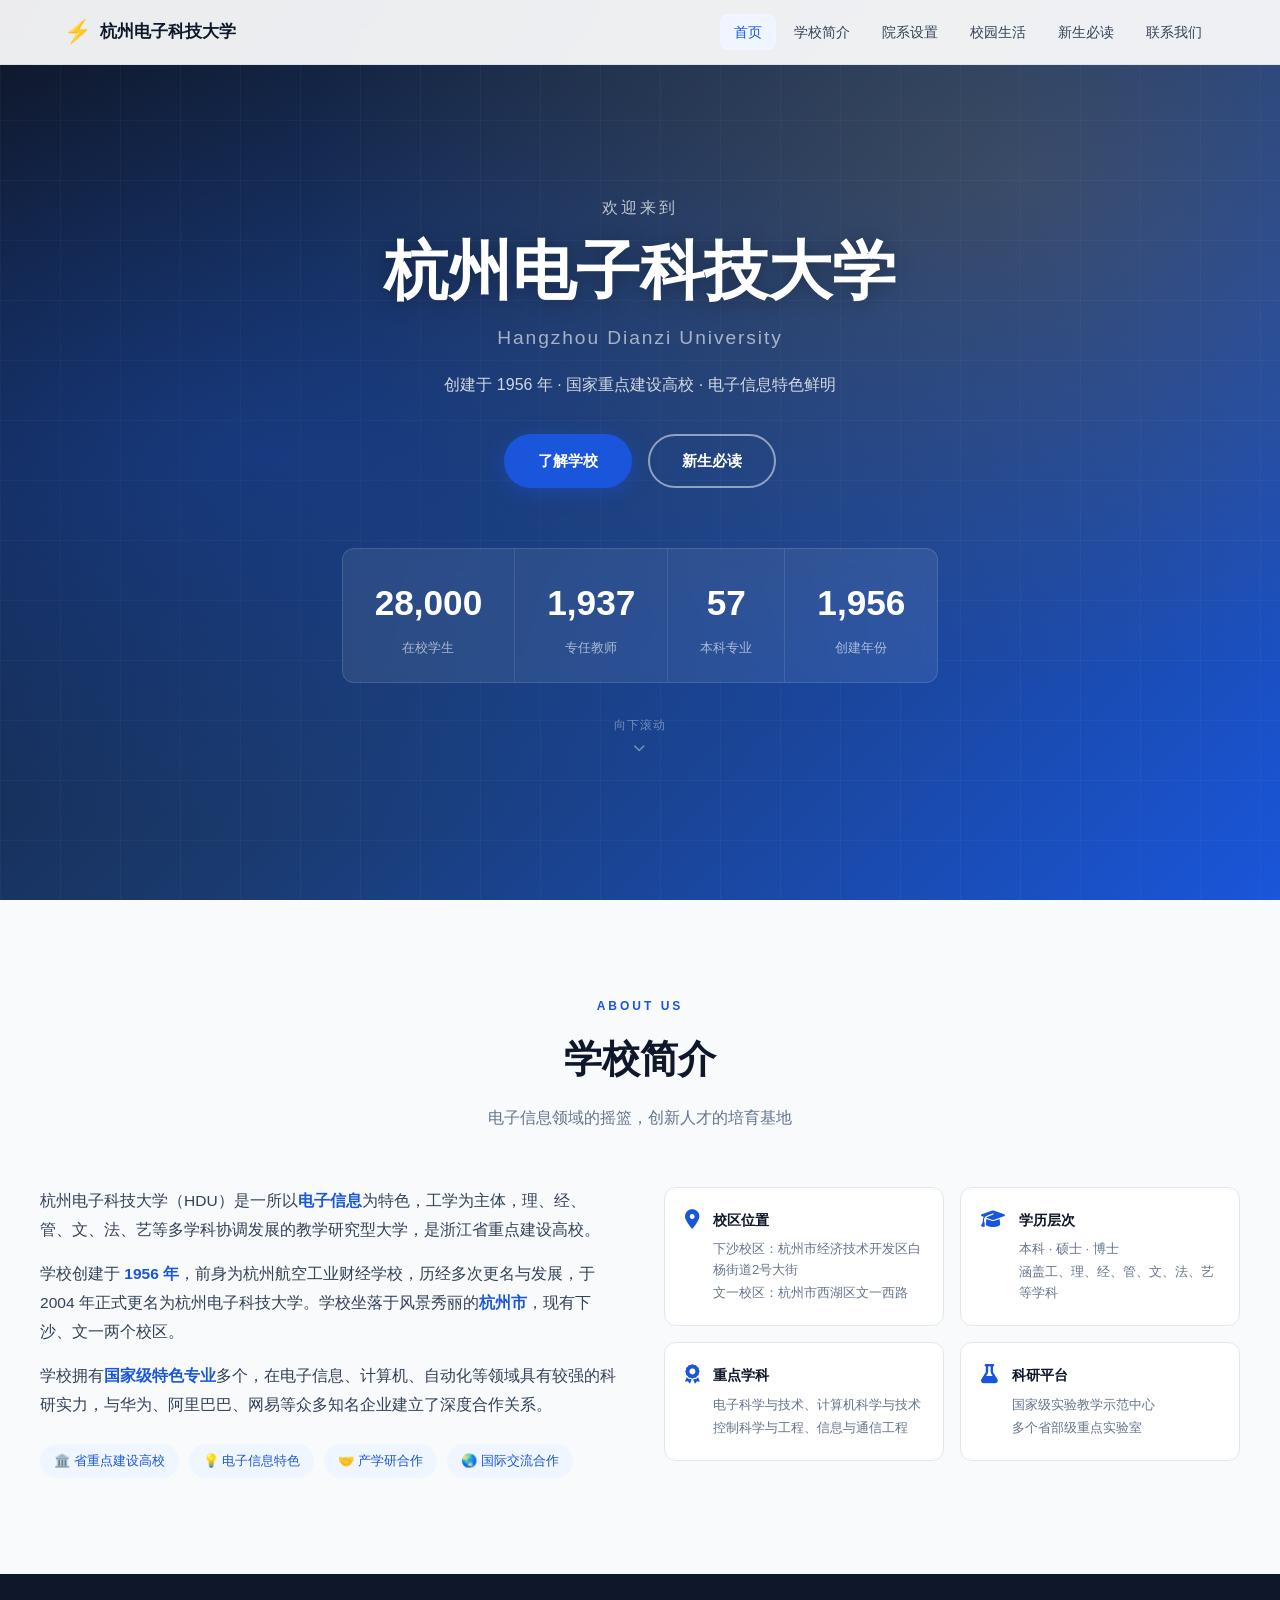
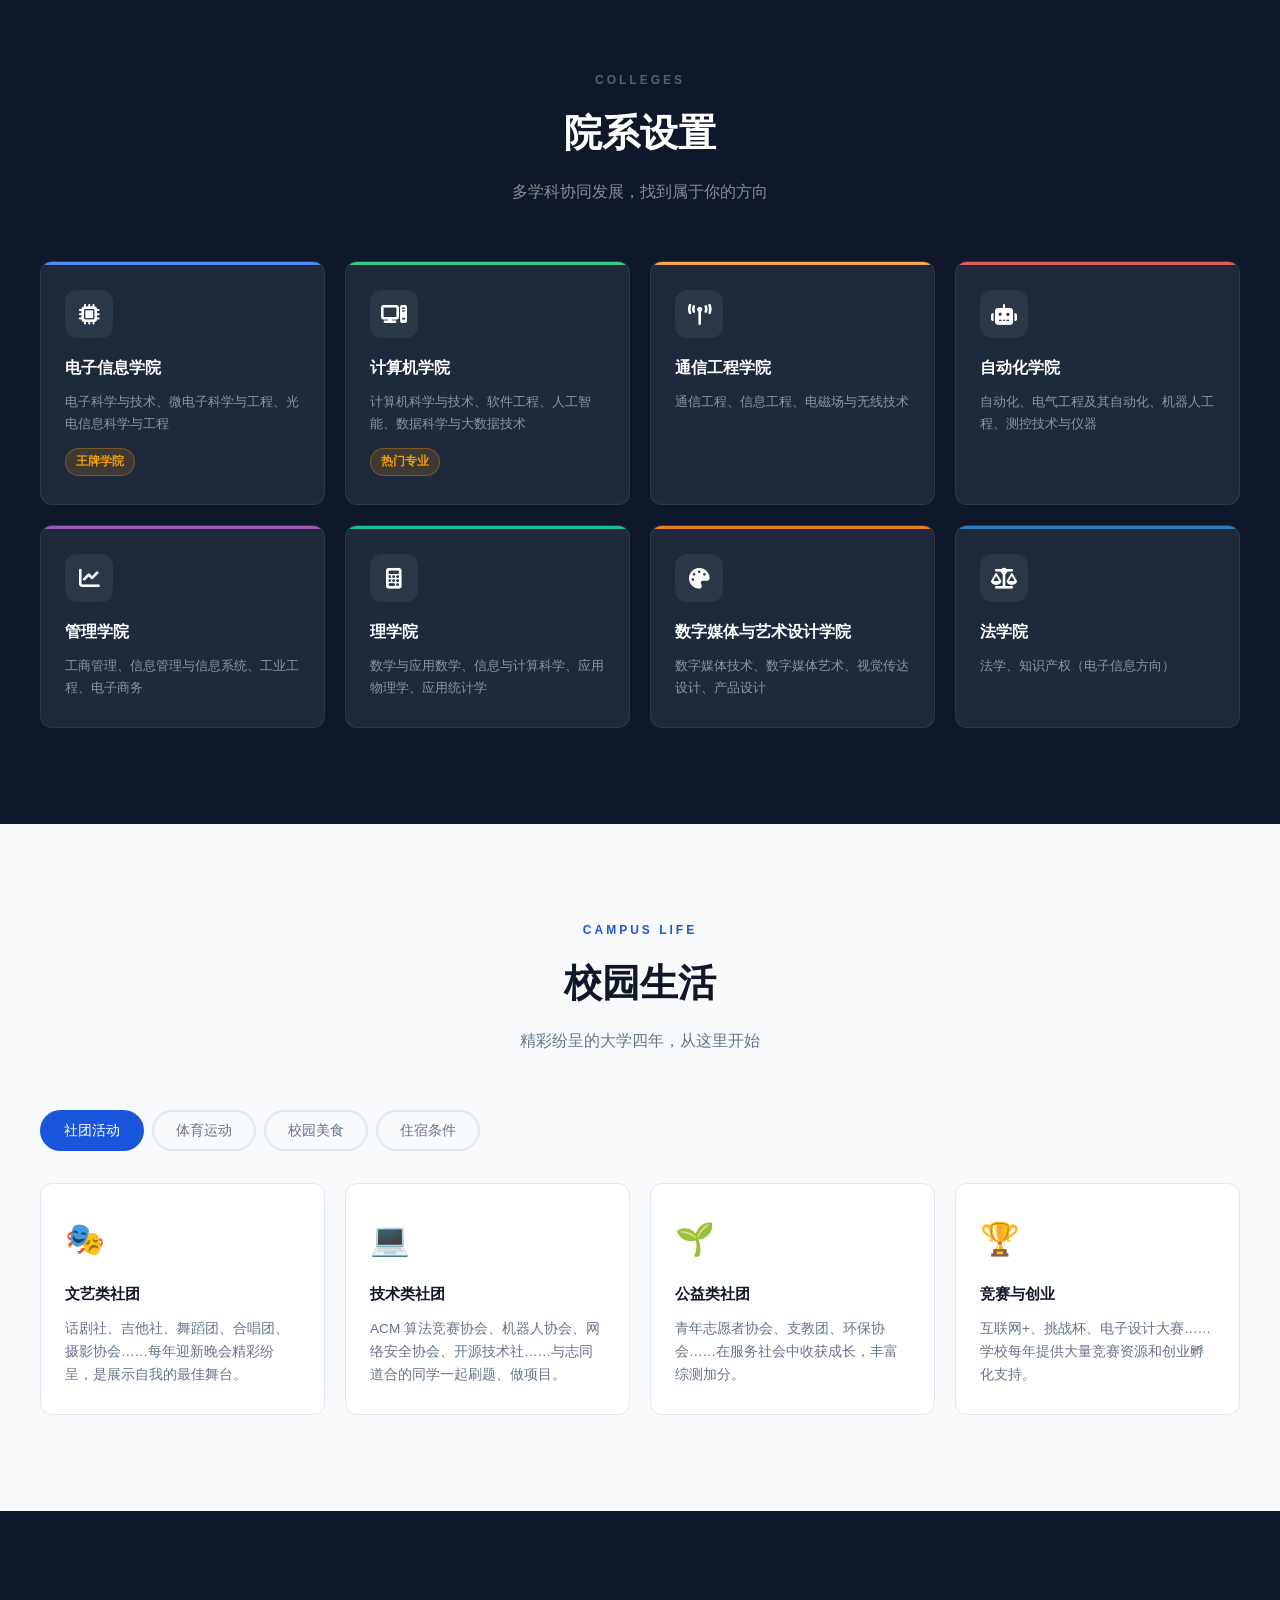
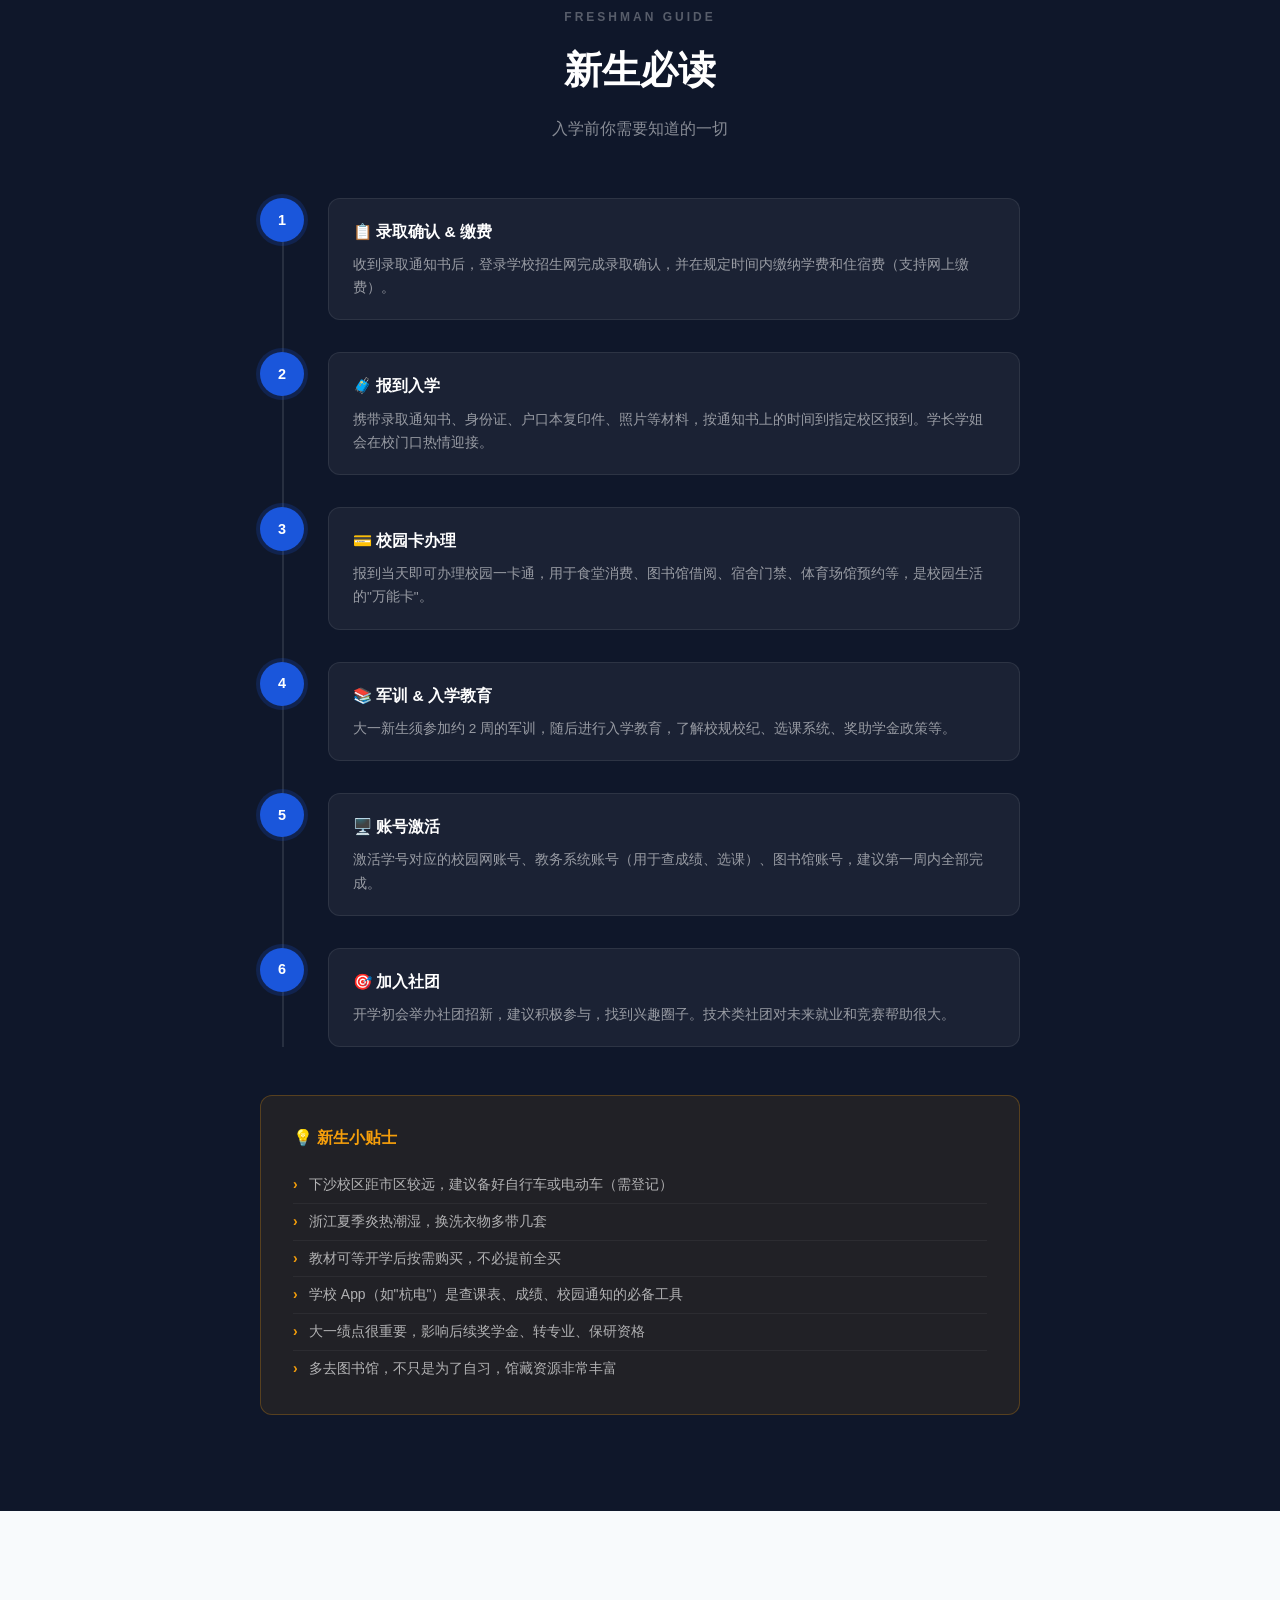
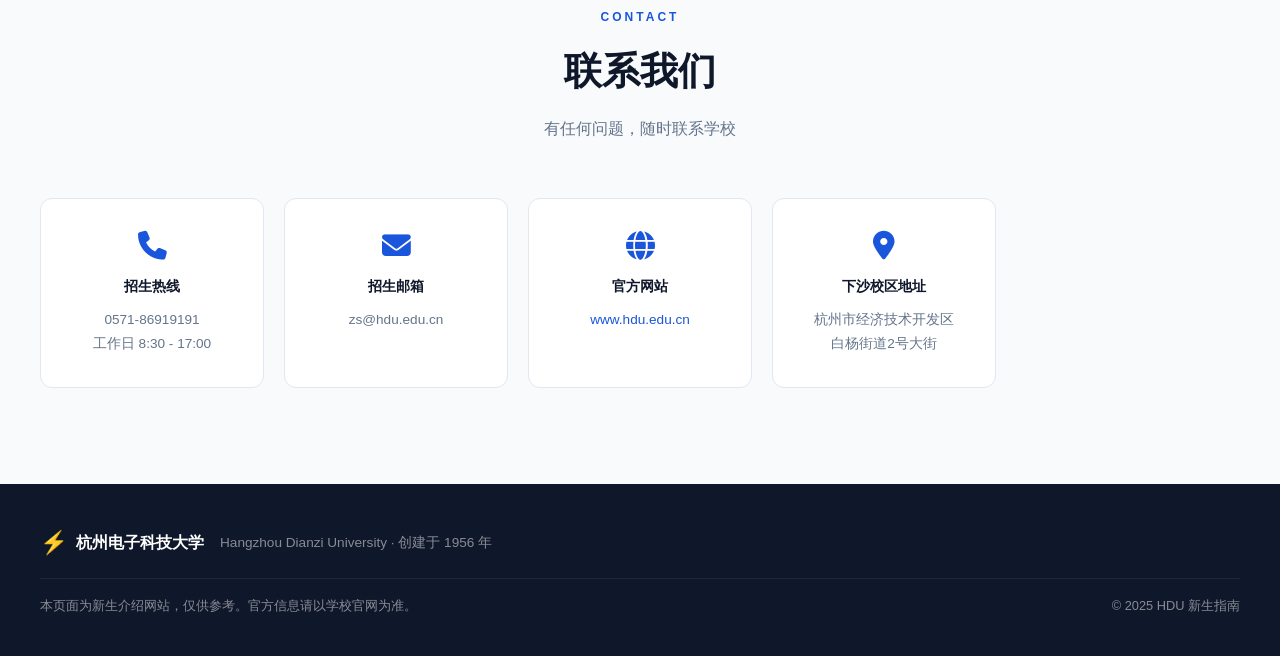
==== index.html @ 8ab0e11d "Add files via upload" ====
<!DOCTYPE html>
<html lang="zh-CN">
<head>
  <meta charset="UTF-8" />
  <meta name="viewport" content="width=device-width, initial-scale=1.0" />
  <title>杭州电子科技大学 · 新生指南</title>
  <link rel="stylesheet" href="css/style.css" />
  <link rel="stylesheet" href="https://cdnjs.cloudflare.com/ajax/libs/font-awesome/6.5.0/css/all.min.css" />
</head>
<body>

  <!-- 导航栏 -->
  <header class="navbar" id="navbar">
    <div class="nav-container">
      <div class="nav-logo">
        <span class="logo-icon">⚡</span>
        <span class="logo-text">杭州电子科技大学</span>
      </div>
      <nav class="nav-links" id="navLinks">
        <a href="#hero">首页</a>
        <a href="#about">学校简介</a>
        <a href="#colleges">院系设置</a>
        <a href="#campus">校园生活</a>
        <a href="#guide">新生必读</a>
        <a href="#contact">联系我们</a>
      </nav>
      <button class="nav-toggle" id="navToggle" aria-label="菜单">
        <span></span><span></span><span></span>
      </button>
    </div>
  </header>

  <!-- Hero -->
  <section class="hero" id="hero">
    <div class="hero-bg"></div>
    <div class="hero-content">
      <p class="hero-sub">欢迎来到</p>
      <h1 class="hero-title">杭州电子科技大学</h1>
      <p class="hero-en">Hangzhou Dianzi University</p>
      <p class="hero-desc">创建于 1956 年 · 国家重点建设高校 · 电子信息特色鲜明</p>
      <div class="hero-btns">
        <a href="#about" class="btn btn-primary">了解学校</a>
        <a href="#guide" class="btn btn-outline">新生必读</a>
      </div>
    </div>
    <div class="hero-stats">
      <div class="stat-item">
        <span class="stat-num" data-target="28000">0</span>
        <span class="stat-label">在校学生</span>
      </div>
      <div class="stat-item">
        <span class="stat-num" data-target="1937">0</span>
        <span class="stat-label">专任教师</span>
      </div>
      <div class="stat-item">
        <span class="stat-num" data-target="57">0</span>
        <span class="stat-label">本科专业</span>
      </div>
      <div class="stat-item">
        <span class="stat-num" data-target="1956">0</span>
        <span class="stat-label">创建年份</span>
      </div>
    </div>
    <div class="scroll-hint">
      <span>向下滚动</span>
      <i class="fa-solid fa-chevron-down"></i>
    </div>
  </section>

  <!-- 学校简介 -->
  <section class="section" id="about">
    <div class="container">
      <div class="section-header">
        <span class="section-tag">ABOUT US</span>
        <h2 class="section-title">学校简介</h2>
        <p class="section-sub">电子信息领域的摇篮，创新人才的培育基地</p>
      </div>
      <div class="about-grid">
        <div class="about-text">
          <p>杭州电子科技大学（HDU）是一所以<strong>电子信息</strong>为特色，工学为主体，理、经、管、文、法、艺等多学科协调发展的教学研究型大学，是浙江省重点建设高校。</p>
          <p>学校创建于 <strong>1956 年</strong>，前身为杭州航空工业财经学校，历经多次更名与发展，于 2004 年正式更名为杭州电子科技大学。学校坐落于风景秀丽的<strong>杭州市</strong>，现有下沙、文一两个校区。</p>
          <p>学校拥有<strong>国家级特色专业</strong>多个，在电子信息、计算机、自动化等领域具有较强的科研实力，与华为、阿里巴巴、网易等众多知名企业建立了深度合作关系。</p>
          <div class="about-tags">
            <span class="tag">🏛️ 省重点建设高校</span>
            <span class="tag">💡 电子信息特色</span>
            <span class="tag">🤝 产学研合作</span>
            <span class="tag">🌏 国际交流合作</span>
          </div>
        </div>
        <div class="about-cards">
          <div class="info-card">
            <i class="fa-solid fa-location-dot"></i>
            <div>
              <h4>校区位置</h4>
              <p>下沙校区：杭州市经济技术开发区白杨街道2号大街</p>
              <p>文一校区：杭州市西湖区文一西路</p>
            </div>
          </div>
          <div class="info-card">
            <i class="fa-solid fa-graduation-cap"></i>
            <div>
              <h4>学历层次</h4>
              <p>本科 · 硕士 · 博士</p>
              <p>涵盖工、理、经、管、文、法、艺等学科</p>
            </div>
          </div>
          <div class="info-card">
            <i class="fa-solid fa-award"></i>
            <div>
              <h4>重点学科</h4>
              <p>电子科学与技术、计算机科学与技术</p>
              <p>控制科学与工程、信息与通信工程</p>
            </div>
          </div>
          <div class="info-card">
            <i class="fa-solid fa-flask"></i>
            <div>
              <h4>科研平台</h4>
              <p>国家级实验教学示范中心</p>
              <p>多个省部级重点实验室</p>
            </div>
          </div>
        </div>
      </div>
    </div>
  </section>

  <!-- 院系设置 -->
  <section class="section section-dark" id="colleges">
    <div class="container">
      <div class="section-header">
        <span class="section-tag">COLLEGES</span>
        <h2 class="section-title">院系设置</h2>
        <p class="section-sub">多学科协同发展，找到属于你的方向</p>
      </div>
      <div class="colleges-grid">
        <div class="college-card" data-color="#4f8ef7">
          <div class="college-icon"><i class="fa-solid fa-microchip"></i></div>
          <h3>电子信息学院</h3>
          <p>电子科学与技术、微电子科学与工程、光电信息科学与工程</p>
          <span class="college-badge">王牌学院</span>
        </div>
        <div class="college-card" data-color="#34c98a">
          <div class="college-icon"><i class="fa-solid fa-computer"></i></div>
          <h3>计算机学院</h3>
          <p>计算机科学与技术、软件工程、人工智能、数据科学与大数据技术</p>
          <span class="college-badge">热门专业</span>
        </div>
        <div class="college-card" data-color="#f7a94f">
          <div class="college-icon"><i class="fa-solid fa-tower-broadcast"></i></div>
          <h3>通信工程学院</h3>
          <p>通信工程、信息工程、电磁场与无线技术</p>
        </div>
        <div class="college-card" data-color="#e05c5c">
          <div class="college-icon"><i class="fa-solid fa-robot"></i></div>
          <h3>自动化学院</h3>
          <p>自动化、电气工程及其自动化、机器人工程、测控技术与仪器</p>
        </div>
        <div class="college-card" data-color="#9b59b6">
          <div class="college-icon"><i class="fa-solid fa-chart-line"></i></div>
          <h3>管理学院</h3>
          <p>工商管理、信息管理与信息系统、工业工程、电子商务</p>
        </div>
        <div class="college-card" data-color="#1abc9c">
          <div class="college-icon"><i class="fa-solid fa-calculator"></i></div>
          <h3>理学院</h3>
          <p>数学与应用数学、信息与计算科学、应用物理学、应用统计学</p>
        </div>
        <div class="college-card" data-color="#e67e22">
          <div class="college-icon"><i class="fa-solid fa-palette"></i></div>
          <h3>数字媒体与艺术设计学院</h3>
          <p>数字媒体技术、数字媒体艺术、视觉传达设计、产品设计</p>
        </div>
        <div class="college-card" data-color="#2980b9">
          <div class="college-icon"><i class="fa-solid fa-scale-balanced"></i></div>
          <h3>法学院</h3>
          <p>法学、知识产权（电子信息方向）</p>
        </div>
      </div>
    </div>
  </section>

  <!-- 校园生活 -->
  <section class="section" id="campus">
    <div class="container">
      <div class="section-header">
        <span class="section-tag">CAMPUS LIFE</span>
        <h2 class="section-title">校园生活</h2>
        <p class="section-sub">精彩纷呈的大学四年，从这里开始</p>
      </div>
      <div class="campus-tabs">
        <button class="tab-btn active" data-tab="clubs">社团活动</button>
        <button class="tab-btn" data-tab="sports">体育运动</button>
        <button class="tab-btn" data-tab="food">校园美食</button>
        <button class="tab-btn" data-tab="dorm">住宿条件</button>
      </div>
      <div class="tab-content active" id="tab-clubs">
        <div class="life-grid">
          <div class="life-card"><div class="life-icon">🎭</div><h4>文艺类社团</h4><p>话剧社、吉他社、舞蹈团、合唱团、摄影协会……每年迎新晚会精彩纷呈，是展示自我的最佳舞台。</p></div>
          <div class="life-card"><div class="life-icon">💻</div><h4>技术类社团</h4><p>ACM 算法竞赛协会、机器人协会、网络安全协会、开源技术社……与志同道合的同学一起刷题、做项目。</p></div>
          <div class="life-card"><div class="life-icon">🌱</div><h4>公益类社团</h4><p>青年志愿者协会、支教团、环保协会……在服务社会中收获成长，丰富综测加分。</p></div>
          <div class="life-card"><div class="life-icon">🏆</div><h4>竞赛与创业</h4><p>互联网+、挑战杯、电子设计大赛……学校每年提供大量竞赛资源和创业孵化支持。</p></div>
        </div>
      </div>
      <div class="tab-content" id="tab-sports">
        <div class="life-grid">
          <div class="life-card"><div class="life-icon">⚽</div><h4>球类运动</h4><p>下沙校区拥有多块标准足球场、篮球场、排球场，每年举办院系联赛，氛围热烈。</p></div>
          <div class="life-card"><div class="life-icon">🏊</div><h4>游泳馆</h4><p>校内标准游泳馆，学生凭校园卡低价使用，游泳课也是大一必修体育课之一。</p></div>
          <div class="life-card"><div class="life-icon">🏸</div><h4>羽毛球 / 乒乓球</h4><p>室内体育馆提供羽毛球、乒乓球场地，可在线预约，是课余放松的好去处。</p></div>
          <div class="life-card"><div class="life-icon">🏃</div><h4>跑步打卡</h4><p>学校使用运动 App 记录跑步，每学期有跑步要求，操场夜跑是很多同学的日常。</p></div>
        </div>
      </div>
      <div class="tab-content" id="tab-food">
        <div class="life-grid">
          <div class="life-card"><div class="life-icon">🍜</div><h4>第一食堂</h4><p>主打家常菜，价格实惠，米饭 + 两菜一汤约 8-12 元，是大多数同学的日常选择。</p></div>
          <div class="life-card"><div class="life-icon">🍱</div><h4>第二食堂</h4><p>品类更丰富，有清真窗口、特色小炒、面食档口，适合口味多样的同学。</p></div>
          <div class="life-card"><div class="life-icon">☕</div><h4>校园周边</h4><p>下沙大学城周边餐饮丰富，奶茶店、烧烤、火锅一应俱全，周末觅食不愁。</p></div>
          <div class="life-card"><div class="life-icon">🛒</div><h4>超市 &amp; 便利店</h4><p>校内有超市和多家便利店，日常零食、生活用品采购十分方便。</p></div>
        </div>
      </div>
      <div class="tab-content" id="tab-dorm">
        <div class="life-grid">
          <div class="life-card"><div class="life-icon">🛏️</div><h4>宿舍类型</h4><p>主要为 4 人间，上床下桌设计，每间宿舍配有独立卫浴、空调、网络接口。</p></div>
          <div class="life-card"><div class="life-icon">📶</div><h4>网络条件</h4><p>校园网覆盖全校，宿舍可接有线网络，Wi-Fi 信号稳定，支持校园网账号登录。</p></div>
          <div class="life-card"><div class="life-icon">🧺</div><h4>生活设施</h4><p>每栋宿舍楼配有自助洗衣机、烘干机（扫码付费），开水间 24 小时供应热水。</p></div>
          <div class="life-card"><div class="life-icon">🔒</div><h4>安全管理</h4><p>宿舍楼门禁系统完善，晚 11 点后需刷卡进入，保卫处 24 小时值班。</p></div>
        </div>
      </div>
    </div>
  </section>

  <!-- 新生必读 -->
  <section class="section section-dark" id="guide">
    <div class="container">
      <div class="section-header">
        <span class="section-tag">FRESHMAN GUIDE</span>
        <h2 class="section-title">新生必读</h2>
        <p class="section-sub">入学前你需要知道的一切</p>
      </div>
      <div class="guide-timeline">
        <div class="timeline-item">
          <div class="timeline-dot">1</div>
          <div class="timeline-content"><h4>📋 录取确认 &amp; 缴费</h4><p>收到录取通知书后，登录学校招生网完成录取确认，并在规定时间内缴纳学费和住宿费（支持网上缴费）。</p></div>
        </div>
        <div class="timeline-item">
          <div class="timeline-dot">2</div>
          <div class="timeline-content"><h4>🧳 报到入学</h4><p>携带录取通知书、身份证、户口本复印件、照片等材料，按通知书上的时间到指定校区报到。学长学姐会在校门口热情迎接。</p></div>
        </div>
        <div class="timeline-item">
          <div class="timeline-dot">3</div>
          <div class="timeline-content"><h4>💳 校园卡办理</h4><p>报到当天即可办理校园一卡通，用于食堂消费、图书馆借阅、宿舍门禁、体育场馆预约等，是校园生活的"万能卡"。</p></div>
        </div>
        <div class="timeline-item">
          <div class="timeline-dot">4</div>
          <div class="timeline-content"><h4>📚 军训 &amp; 入学教育</h4><p>大一新生须参加约 2 周的军训，随后进行入学教育，了解校规校纪、选课系统、奖助学金政策等。</p></div>
        </div>
        <div class="timeline-item">
          <div class="timeline-dot">5</div>
          <div class="timeline-content"><h4>🖥️ 账号激活</h4><p>激活学号对应的校园网账号、教务系统账号（用于查成绩、选课）、图书馆账号，建议第一周内全部完成。</p></div>
        </div>
        <div class="timeline-item">
          <div class="timeline-dot">6</div>
          <div class="timeline-content"><h4>🎯 加入社团</h4><p>开学初会举办社团招新，建议积极参与，找到兴趣圈子。技术类社团对未来就业和竞赛帮助很大。</p></div>
        </div>
      </div>
      <div class="tips-box">
        <h3>💡 新生小贴士</h3>
        <ul>
          <li>下沙校区距市区较远，建议备好自行车或电动车（需登记）</li>
          <li>浙江夏季炎热潮湿，换洗衣物多带几套</li>
          <li>教材可等开学后按需购买，不必提前全买</li>
          <li>学校 App（如"杭电"）是查课表、成绩、校园通知的必备工具</li>
          <li>大一绩点很重要，影响后续奖学金、转专业、保研资格</li>
          <li>多去图书馆，不只是为了自习，馆藏资源非常丰富</li>
        </ul>
      </div>
    </div>
  </section>

  <!-- 联系我们 -->
  <section class="section" id="contact">
    <div class="container">
      <div class="section-header">
        <span class="section-tag">CONTACT</span>
        <h2 class="section-title">联系我们</h2>
        <p class="section-sub">有任何问题，随时联系学校</p>
      </div>
      <div class="contact-grid">
        <div class="contact-card"><i class="fa-solid fa-phone"></i><h4>招生热线</h4><p>0571-86919191</p><p>工作日 8:30 - 17:00</p></div>
        <div class="contact-card"><i class="fa-solid fa-envelope"></i><h4>招生邮箱</h4><p>zs@hdu.edu.cn</p></div>
        <div class="contact-card"><i class="fa-solid fa-globe"></i><h4>官方网站</h4><p><a href="https://www.hdu.edu.cn" target="_blank">www.hdu.edu.cn</a></p></div>
        <div class="contact-card"><i class="fa-solid fa-location-dot"></i><h4>下沙校区地址</h4><p>杭州市经济技术开发区</p><p>白杨街道2号大街</p></div>
      </div>
    </div>
  </section>

  <!-- Footer -->
  <footer class="footer">
    <div class="container">
      <div class="footer-top">
        <div class="footer-brand"><span class="logo-icon">⚡</span><span>杭州电子科技大学</span></div>
        <p>Hangzhou Dianzi University · 创建于 1956 年</p>
      </div>
      <div class="footer-bottom">
        <p>本页面为新生介绍网站，仅供参考。官方信息请以学校官网为准。</p>
        <p>© 2025 HDU 新生指南</p>
      </div>
    </div>
  </footer>

  <script src="js/main.js"></script>
</body>
</html>
---- css/style.css ----
/* ===== 全局重置 & 变量 ===== */
*, *::before, *::after { box-sizing: border-box; margin: 0; padding: 0; }

:root {
  --primary: #1a56db;
  --primary-dark: #1240a8;
  --accent: #f59e0b;
  --dark: #0f172a;
  --dark-2: #1e293b;
  --text: #334155;
  --text-light: #64748b;
  --bg: #f8fafc;
  --white: #ffffff;
  --radius: 12px;
  --shadow: 0 4px 24px rgba(0,0,0,0.08);
  --transition: 0.3s ease;
}

html { scroll-behavior: smooth; }

body {
  font-family: "PingFang SC", "Microsoft YaHei", "Helvetica Neue", sans-serif;
  color: var(--text);
  background: var(--bg);
  line-height: 1.7;
}

a { color: inherit; text-decoration: none; }
img { max-width: 100%; display: block; }

/* ===== 导航栏 ===== */
.navbar {
  position: fixed; top: 0; left: 0; right: 0; z-index: 1000;
  background: rgba(255,255,255,0.92);
  backdrop-filter: blur(12px);
  border-bottom: 1px solid rgba(0,0,0,0.06);
  transition: box-shadow var(--transition);
}
.navbar.scrolled { box-shadow: 0 2px 20px rgba(0,0,0,0.1); }

.nav-container {
  max-width: 1200px; margin: 0 auto;
  padding: 0 24px;
  height: 64px;
  display: flex; align-items: center; justify-content: space-between;
}

.nav-logo {
  display: flex; align-items: center; gap: 8px;
  font-weight: 700; font-size: 1.05rem; color: var(--dark);
}
.logo-icon { font-size: 1.4rem; }

.nav-links { display: flex; gap: 4px; }
.nav-links a {
  padding: 6px 14px; border-radius: 8px;
  font-size: 0.9rem; color: var(--text);
  transition: background var(--transition), color var(--transition);
}
.nav-links a:hover { background: #eff6ff; color: var(--primary); }

.nav-toggle {
  display: none; flex-direction: column; gap: 5px;
  background: none; border: none; cursor: pointer; padding: 4px;
}
.nav-toggle span {
  display: block; width: 24px; height: 2px;
  background: var(--dark); border-radius: 2px;
  transition: var(--transition);
}

/* ===== Hero ===== */
.hero {
  min-height: 100vh;
  display: flex; flex-direction: column;
  align-items: center; justify-content: center;
  position: relative; overflow: hidden;
  background: linear-gradient(135deg, #0f172a 0%, #1a3a6e 50%, #1a56db 100%);
  color: var(--white);
  padding: 80px 24px 0;
}

.hero-bg {
  position: absolute; inset: 0;
  background:
    radial-gradient(ellipse at 20% 50%, rgba(26,86,219,0.3) 0%, transparent 60%),
    radial-gradient(ellipse at 80% 20%, rgba(245,158,11,0.15) 0%, transparent 50%);
  pointer-events: none;
}

/* 动态网格背景 */
.hero::before {
  content: '';
  position: absolute; inset: 0;
  background-image:
    linear-gradient(rgba(255,255,255,0.03) 1px, transparent 1px),
    linear-gradient(90deg, rgba(255,255,255,0.03) 1px, transparent 1px);
  background-size: 60px 60px;
  pointer-events: none;
}

.hero-content {
  position: relative; z-index: 1;
  text-align: center; max-width: 800px;
}

.hero-sub {
  font-size: 1rem; letter-spacing: 0.2em;
  color: rgba(255,255,255,0.7); margin-bottom: 12px;
  text-transform: uppercase;
}

.hero-title {
  font-size: clamp(2rem, 6vw, 4rem);
  font-weight: 800; line-height: 1.2;
  margin-bottom: 12px;
  text-shadow: 0 2px 20px rgba(0,0,0,0.3);
}

.hero-en {
  font-size: clamp(0.9rem, 2vw, 1.2rem);
  color: rgba(255,255,255,0.6);
  letter-spacing: 0.1em; margin-bottom: 16px;
}

.hero-desc {
  font-size: 1rem; color: rgba(255,255,255,0.8);
  margin-bottom: 36px;
}

.hero-btns { display: flex; gap: 16px; justify-content: center; flex-wrap: wrap; }

.btn {
  padding: 12px 32px; border-radius: 50px;
  font-size: 0.95rem; font-weight: 600;
  transition: transform var(--transition), box-shadow var(--transition), background var(--transition);
  cursor: pointer; border: 2px solid transparent;
}
.btn:hover { transform: translateY(-2px); }

.btn-primary {
  background: var(--primary); color: var(--white);
  box-shadow: 0 4px 20px rgba(26,86,219,0.4);
}
.btn-primary:hover { background: var(--primary-dark); box-shadow: 0 6px 28px rgba(26,86,219,0.5); }

.btn-outline {
  background: transparent; color: var(--white);
  border-color: rgba(255,255,255,0.5);
}
.btn-outline:hover { background: rgba(255,255,255,0.1); border-color: var(--white); }

.hero-stats {
  position: relative; z-index: 1;
  display: flex; gap: 0;
  background: rgba(255,255,255,0.08);
  backdrop-filter: blur(10px);
  border: 1px solid rgba(255,255,255,0.12);
  border-radius: var(--radius);
  margin-top: 60px; overflow: hidden;
}

.stat-item {
  flex: 1; padding: 24px 32px;
  text-align: center; border-right: 1px solid rgba(255,255,255,0.1);}
.stat-item:last-child { border-right: none; }

.stat-num {
  display: block;
  font-size: clamp(1.6rem, 3vw, 2.2rem);
  font-weight: 800; color: var(--white);
}

.stat-label {
  font-size: 0.8rem; color: rgba(255,255,255,0.6);
  margin-top: 4px; display: block;
}

.scroll-hint {
  position: relative; z-index: 1;
  margin-top: 32px; margin-bottom: 32px;
  display: flex; flex-direction: column; align-items: center;
  gap: 6px; color: rgba(255,255,255,0.4);
  font-size: 0.75rem; letter-spacing: 0.1em;
  animation: bounce 2s infinite;
}

@keyframes bounce {
  0%, 100% { transform: translateY(0); }
  50%       { transform: translateY(6px); }
}

/* ===== 通用 Section ===== */
.section { padding: 96px 24px; }
.section-dark { background: var(--dark); color: var(--white); }
.section-dark .section-sub { color: rgba(255,255,255,0.5); }
.section-dark .section-tag { color: rgba(255,255,255,0.3); }

.container { max-width: 1200px; margin: 0 auto; }

.section-header {
  text-align: center; margin-bottom: 56px;
}
.section-tag {
  font-size: 0.75rem; font-weight: 700;
  letter-spacing: 0.25em; color: var(--primary);
  text-transform: uppercase; display: block;
  margin-bottom: 10px;
}
.section-title {
  font-size: clamp(1.6rem, 3vw, 2.4rem);
  font-weight: 800; color: var(--dark);
  margin-bottom: 12px;
}
.section-dark .section-title { color: var(--white); }
.section-sub { color: var(--text-light); font-size: 1rem; }

/* ===== 学校简介 ===== */
.about-grid {
  display: grid;
  grid-template-columns: 1fr 1fr;
  gap: 48px; align-items: start;
}

.about-text p {
  margin-bottom: 16px; color: var(--text);
  font-size: 0.97rem; line-height: 1.85;
}
.about-text strong { color: var(--primary); }

.about-tags {
  display: flex; flex-wrap: wrap; gap: 10px;
  margin-top: 24px;
}
.tag {
  padding: 6px 14px; border-radius: 50px;
  background: #eff6ff; color: var(--primary);
  font-size: 0.82rem; font-weight: 500;
}

.about-cards {
  display: grid; grid-template-columns: 1fr 1fr;
  gap: 16px;
}

.info-card {
  background: var(--white);
  border: 1px solid #e2e8f0;
  border-radius: var(--radius);
  padding: 20px; display: flex; gap: 14px;
  align-items: flex-start;
  transition: box-shadow var(--transition), transform var(--transition);
}
.info-card:hover {
  box-shadow: var(--shadow);
  transform: translateY(-2px);
}
.info-card > i {
  font-size: 1.2rem; color: var(--primary);
  margin-top: 2px; flex-shrink: 0;
}
.info-card h4 {
  font-size: 0.9rem; font-weight: 700;
  color: var(--dark); margin-bottom: 6px;
}
.info-card p {
  font-size: 0.82rem; color: var(--text-light);
  line-height: 1.6; margin-bottom: 2px;
}

/* ===== 院系设置 ===== */
.colleges-grid {
  display: grid;
  grid-template-columns: repeat(auto-fill, minmax(260px, 1fr));
  gap: 20px;
}

.college-card {
  background: var(--dark-2);
  border: 1px solid rgba(255,255,255,0.07);
  border-radius: var(--radius);
  padding: 28px 24px;
  position: relative; overflow: hidden;
  transition: transform var(--transition), box-shadow var(--transition);
  cursor: default;
}
.college-card::before {
  content: '';
  position: absolute; top: 0; left: 0; right: 0;
  height: 3px;
  background: var(--card-color, var(--primary));
}
.college-card:hover {
  transform: translateY(-4px);
  box-shadow: 0 12px 40px rgba(0,0,0,0.3);
}

.college-icon {
  width: 48px; height: 48px;
  border-radius: 12px;
  background: rgba(255,255,255,0.06);
  display: flex; align-items: center; justify-content: center;
  font-size: 1.3rem; margin-bottom: 16px;
  color: var(--white);
}
.college-card h3 {
  font-size: 1rem; font-weight: 700;
  color: var(--white); margin-bottom: 10px;
}
.college-card p {
  font-size: 0.82rem; color: rgba(255,255,255,0.5);
  line-height: 1.65;
}
.college-badge {
  display: inline-block; margin-top: 14px;
  padding: 3px 10px; border-radius: 50px;
  font-size: 0.72rem; font-weight: 600;
  background: rgba(245,158,11,0.15);
  color: var(--accent);
  border: 1px solid rgba(245,158,11,0.3);
}

/* ===== 校园生活 Tabs ===== */
.campus-tabs {
  display: flex; gap: 8px; flex-wrap: wrap;
  margin-bottom: 32px;
}
.tab-btn {
  padding: 9px 22px; border-radius: 50px;
  border: 2px solid #e2e8f0;
  background: transparent; color: var(--text-light);
  font-size: 0.9rem; font-weight: 500;
  cursor: pointer;
  transition: all var(--transition);
}
.tab-btn:hover { border-color: var(--primary); color: var(--primary); }
.tab-btn.active {
  background: var(--primary); border-color: var(--primary);
  color: var(--white);
}

.tab-content { display: none; }
.tab-content.active { display: block; }

.life-grid {
  display: grid;
  grid-template-columns: repeat(auto-fill, minmax(240px, 1fr));
  gap: 20px;
}
.life-card {
  background: var(--white);
  border: 1px solid #e2e8f0;
  border-radius: var(--radius);
  padding: 28px 24px;
  transition: box-shadow var(--transition), transform var(--transition);
}
.life-card:hover {
  box-shadow: var(--shadow);
  transform: translateY(-3px);
}
.life-icon { font-size: 2rem; margin-bottom: 14px; }
.life-card h4 {
  font-size: 0.95rem; font-weight: 700;
  color: var(--dark); margin-bottom: 10px;
}
.life-card p { font-size: 0.85rem; color: var(--text-light); line-height: 1.7; }

/* ===== 新生必读 Timeline ===== */
.guide-timeline {
  position: relative; max-width: 760px; margin: 0 auto 48px;
}
.guide-timeline::before {
  content: '';
  position: absolute; left: 22px; top: 0; bottom: 0;
  width: 2px; background: rgba(255,255,255,0.1);
}

.timeline-item {
  display: flex; gap: 24px;
  margin-bottom: 32px; position: relative;
}
.timeline-dot {
  width: 44px; height: 44px; flex-shrink: 0;
  border-radius: 50%;
  background: var(--primary);
  color: var(--white); font-weight: 700; font-size: 0.9rem;
  display: flex; align-items: center; justify-content: center;
  position: relative; z-index: 1;
  box-shadow: 0 0 0 4px rgba(26,86,219,0.2);
}
.timeline-content {
  background: rgba(255,255,255,0.05);
  border: 1px solid rgba(255,255,255,0.08);
  border-radius: var(--radius);
  padding: 20px 24px; flex: 1;
}
.timeline-content h4 {
  font-size: 0.97rem; font-weight: 700;
  color: var(--white); margin-bottom: 8px;
}
.timeline-content p {
  font-size: 0.85rem; color: rgba(255,255,255,0.55);
  line-height: 1.7;
}

.tips-box {
  max-width: 760px; margin: 0 auto;
  background: rgba(245,158,11,0.08);
  border: 1px solid rgba(245,158,11,0.25);
  border-radius: var(--radius);
  padding: 28px 32px;
}
.tips-box h3 {
  font-size: 1rem; font-weight: 700;
  color: var(--accent); margin-bottom: 16px;
}
.tips-box ul { list-style: none; }
.tips-box li {
  font-size: 0.87rem; color: rgba(255,255,255,0.65);
  padding: 6px 0; border-bottom: 1px solid rgba(255,255,255,0.05);
  padding-left: 16px; position: relative;
}
.tips-box li::before {
  content: '›'; position: absolute; left: 0;
  color: var(--accent); font-weight: 700;
}
.tips-box li:last-child { border-bottom: none; }

/* ===== 联系我们 ===== */
.contact-grid {
  display: grid;
  grid-template-columns: repeat(auto-fill, minmax(220px, 1fr));
  gap: 20px;
}
.contact-card {
  background: var(--white);
  border: 1px solid #e2e8f0;
  border-radius: var(--radius);
  padding: 32px 24px; text-align: center;
  transition: box-shadow var(--transition), transform var(--transition);
}
.contact-card:hover {
  box-shadow: var(--shadow);
  transform: translateY(-3px);
}
.contact-card > i {
  font-size: 1.8rem; color: var(--primary);
  margin-bottom: 14px; display: block;
}
.contact-card h4 {
  font-size: 0.9rem; font-weight: 700;
  color: var(--dark); margin-bottom: 10px;
}
.contact-card p {
  font-size: 0.85rem; color: var(--text-light);
  line-height: 1.7;
}
.contact-card a { color: var(--primary); }
.contact-card a:hover { text-decoration: underline; }

/* ===== Footer ===== */
.footer {
  background: var(--dark);
  color: rgba(255,255,255,0.5);
  padding: 40px 24px;
}
.footer-top {
  display: flex; align-items: center; gap: 16px;
  margin-bottom: 16px; flex-wrap: wrap;
}
.footer-brand {
  display: flex; align-items: center; gap: 8px;
  font-weight: 700; font-size: 1rem; color: var(--white);
}
.footer-top p { font-size: 0.85rem; }
.footer-bottom {
  border-top: 1px solid rgba(255,255,255,0.07);
  padding-top: 16px;
  display: flex; justify-content: space-between; flex-wrap: wrap;
  gap: 8px; font-size: 0.8rem;
}

/* ===== 滚动入场动画 ===== */
.fade-up {
  opacity: 0;
  transform: translateY(30px);
  transition: opacity 0.6s ease, transform 0.6s ease;
}
.fade-up.visible {
  opacity: 1;
  transform: translateY(0);
}

/* ===== 响应式 ===== */
@media (max-width: 900px) {
  .about-grid { grid-template-columns: 1fr; }
  .about-cards { grid-template-columns: 1fr 1fr; }
}

@media (max-width: 640px) {
  .nav-links {
    display: none; flex-direction: column;
    position: absolute; top: 64px; left: 0; right: 0;
    background: var(--white);
    border-bottom: 1px solid #e2e8f0;
    padding: 12px 16px;
    gap: 4px;
  }
  .nav-links.open { display: flex; }
  .nav-toggle { display: flex; }

  .hero-stats {
    flex-direction: column; width: 100%;
  }
  .stat-item { border-right: none; border-bottom: 1px solid rgba(255,255,255,0.1); }
  .stat-item:last-child { border-bottom: none; }

  .about-cards { grid-template-columns: 1fr; }
  .guide-timeline::before { display: none; }
  .tips-box { padding: 20px; }
  .footer-bottom { flex-direction: column; }
}
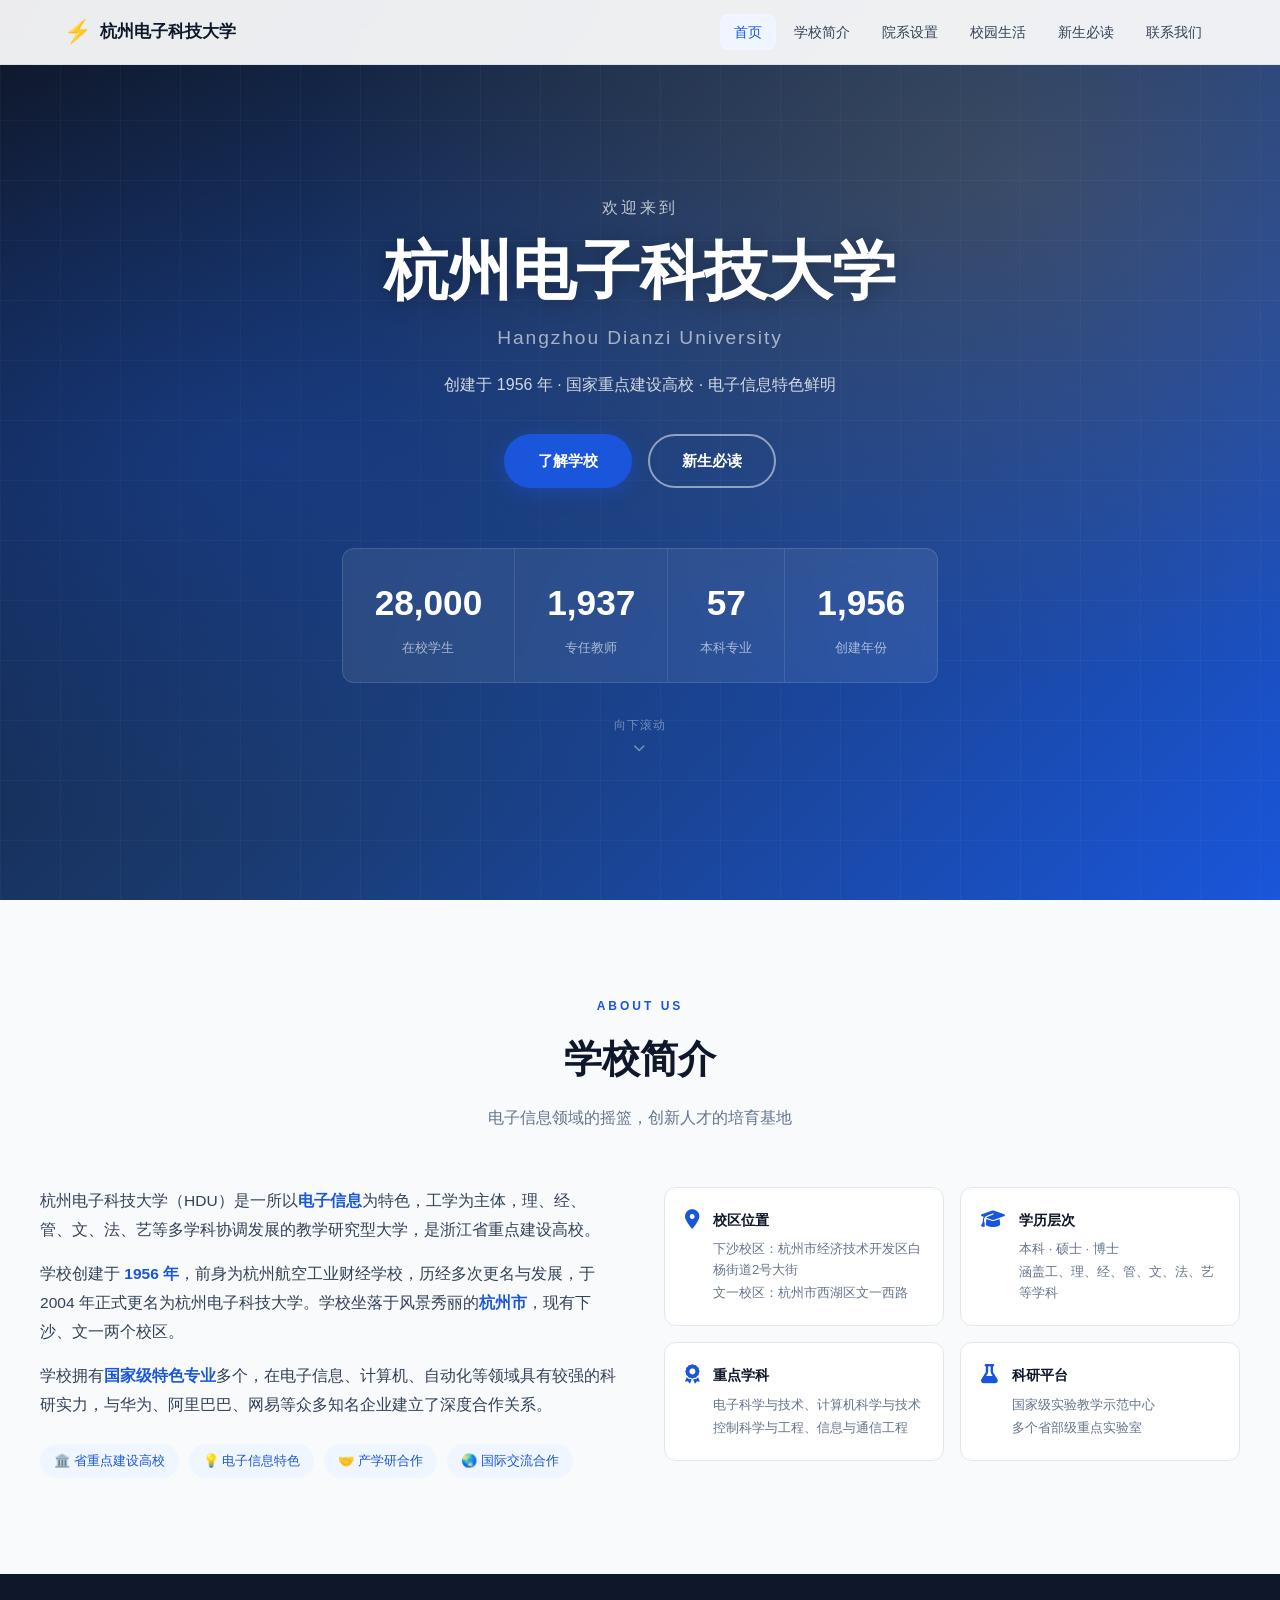
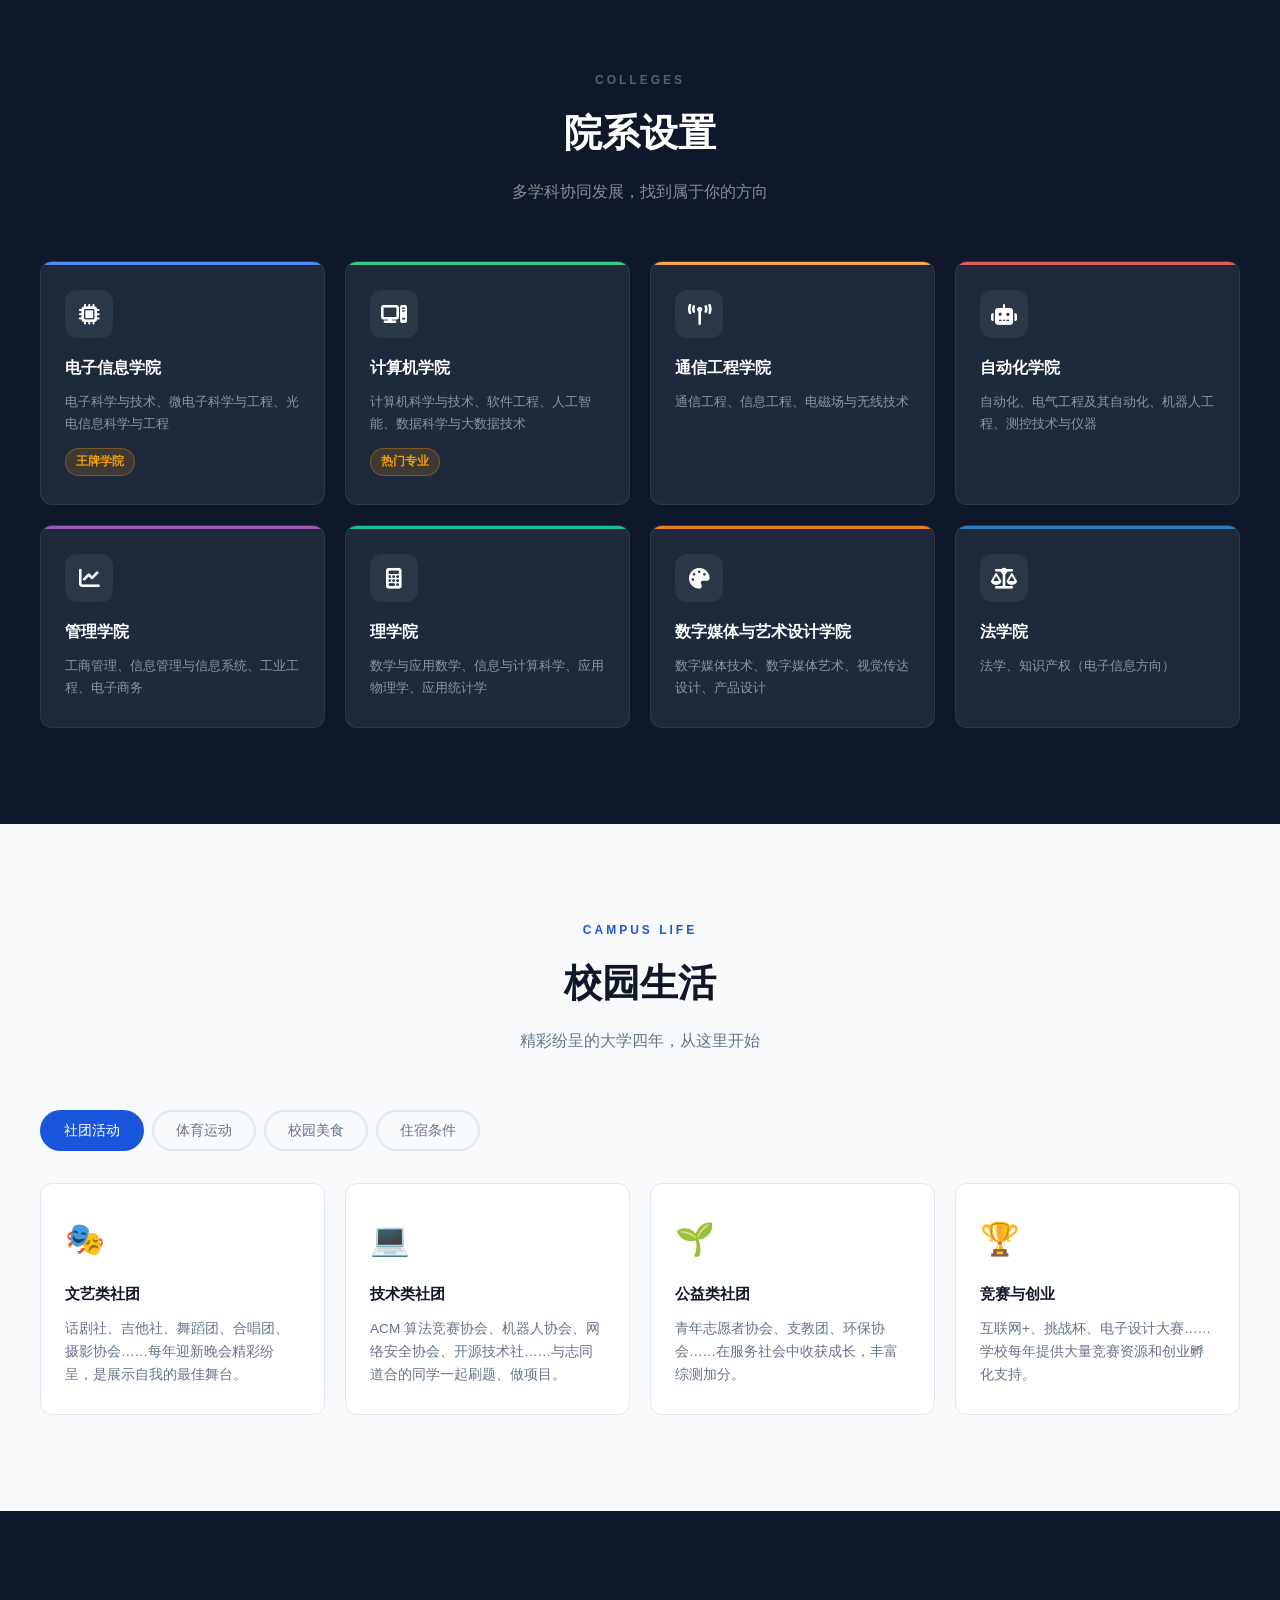
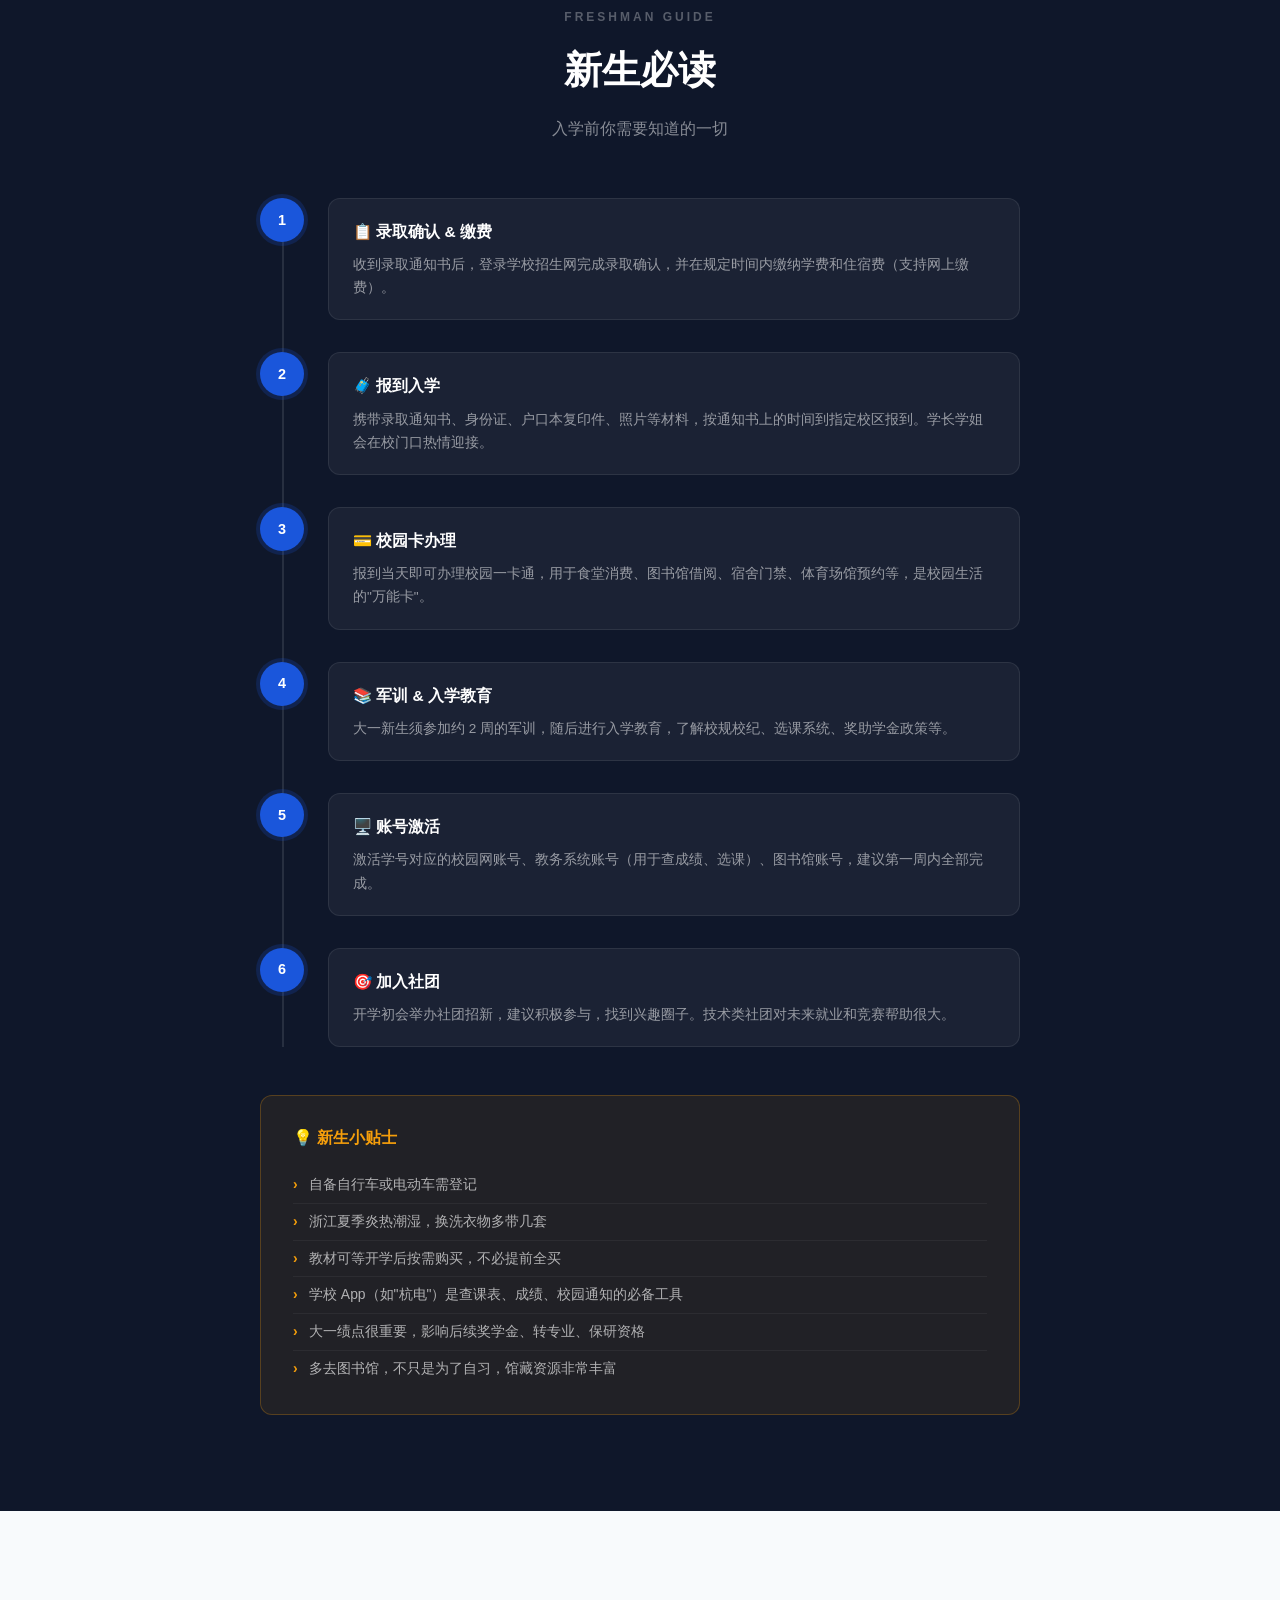
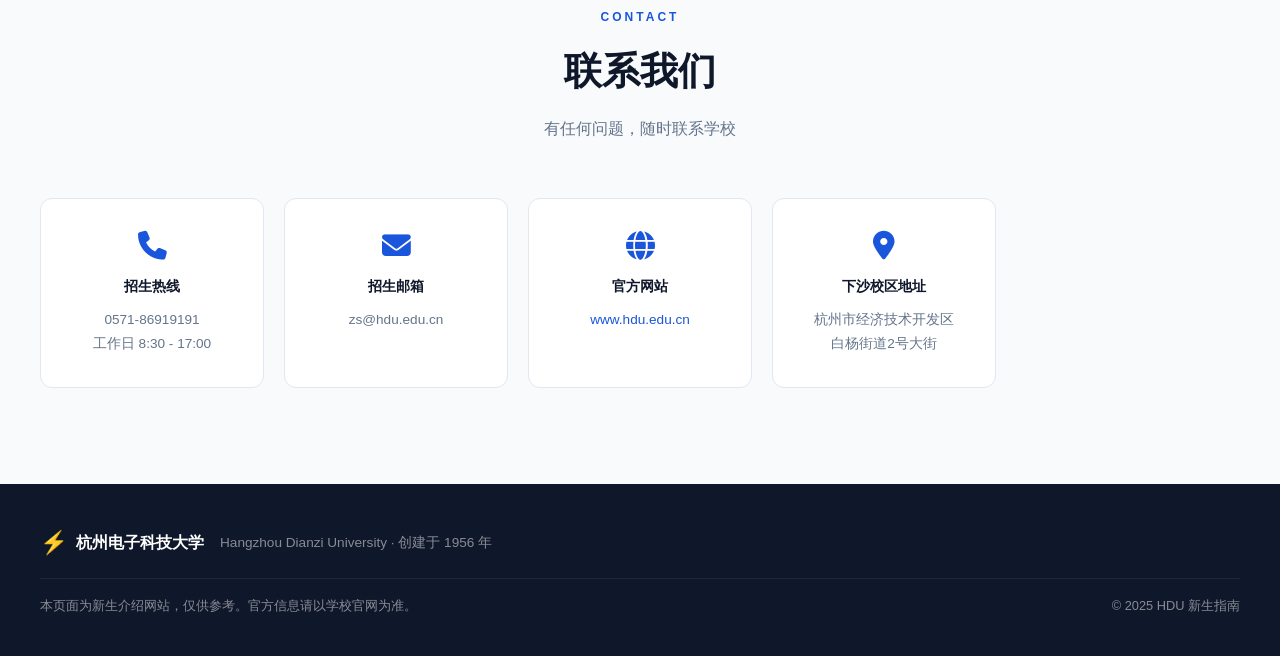
==== commit cf87e818: "Update tips for new students in index.html" ====
--- a/index.html
+++ b/index.html
@@ -266,7 +266,7 @@
       <div class="tips-box">
         <h3>💡 新生小贴士</h3>
         <ul>
-          <li>下沙校区距市区较远，建议备好自行车或电动车（需登记）</li>
+          <li>自备自行车或电动车需登记</li>
           <li>浙江夏季炎热潮湿，换洗衣物多带几套</li>
           <li>教材可等开学后按需购买，不必提前全买</li>
           <li>学校 App（如"杭电"）是查课表、成绩、校园通知的必备工具</li>
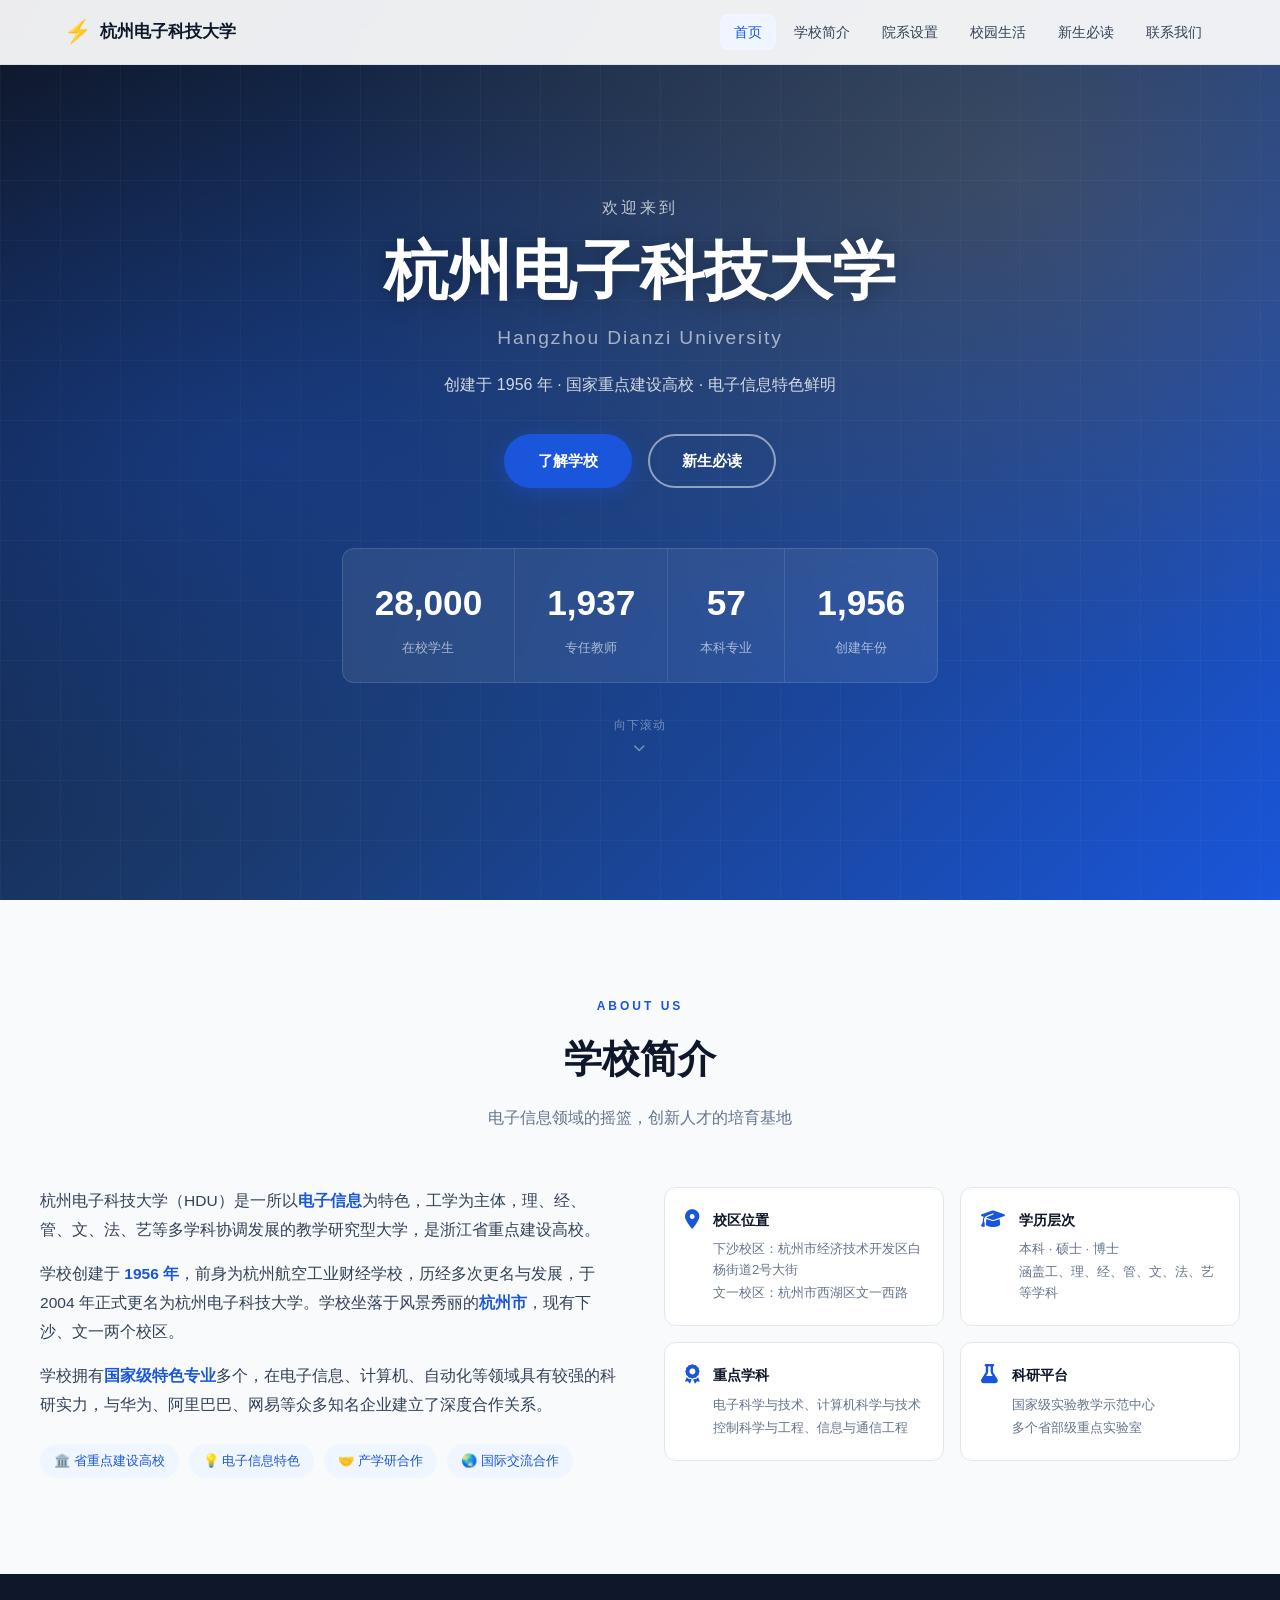
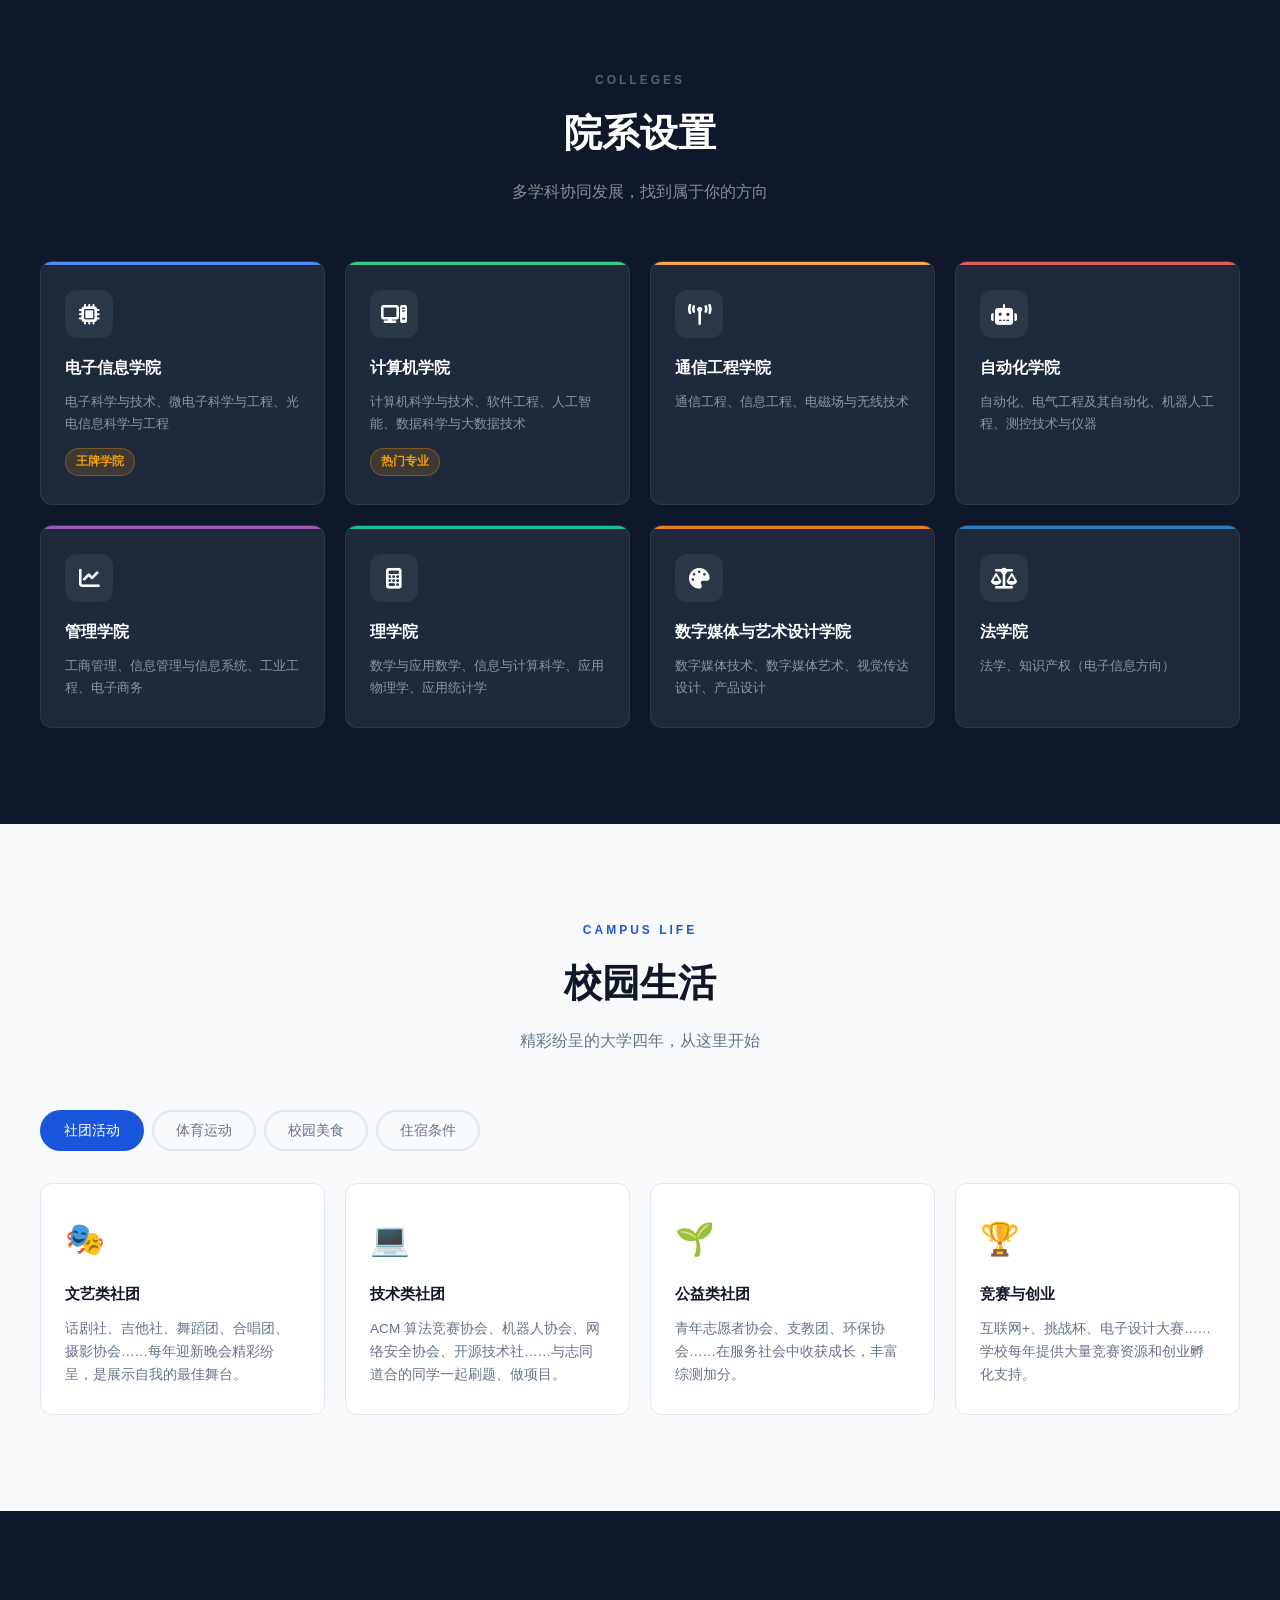
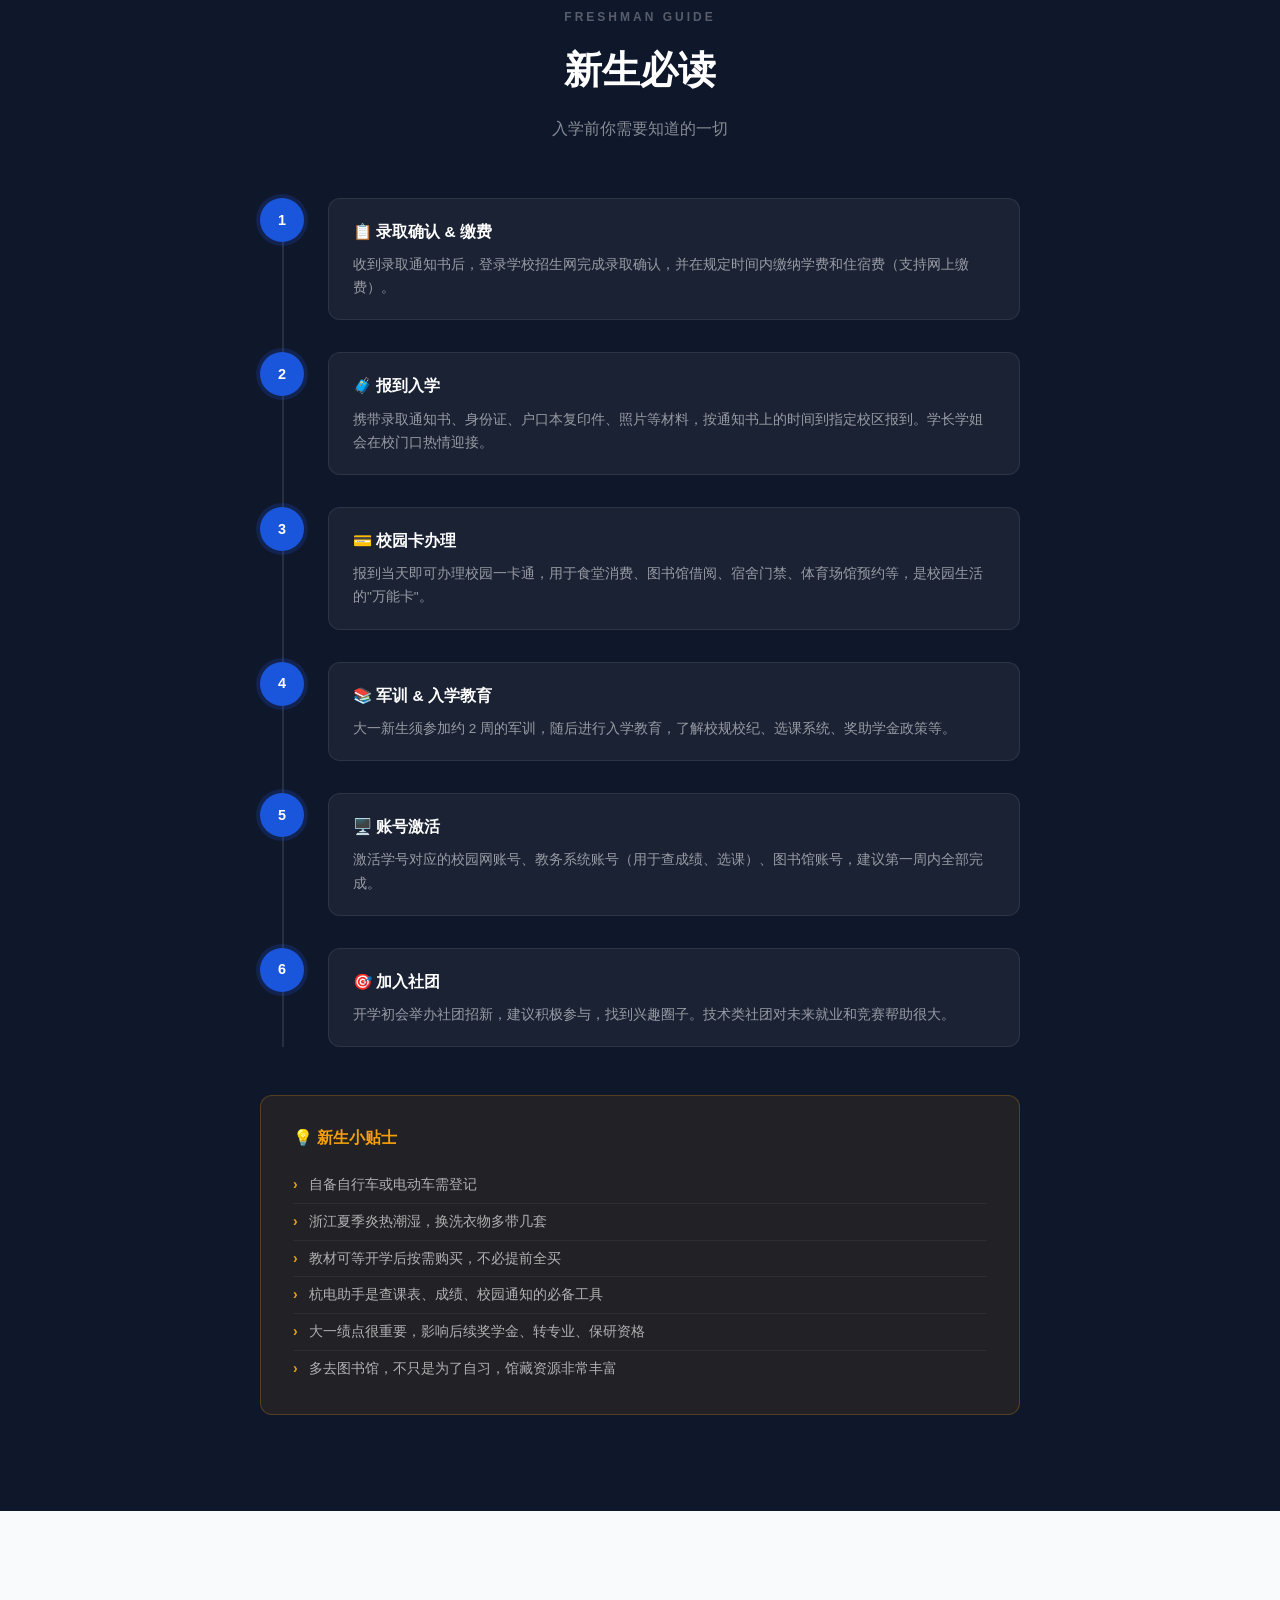
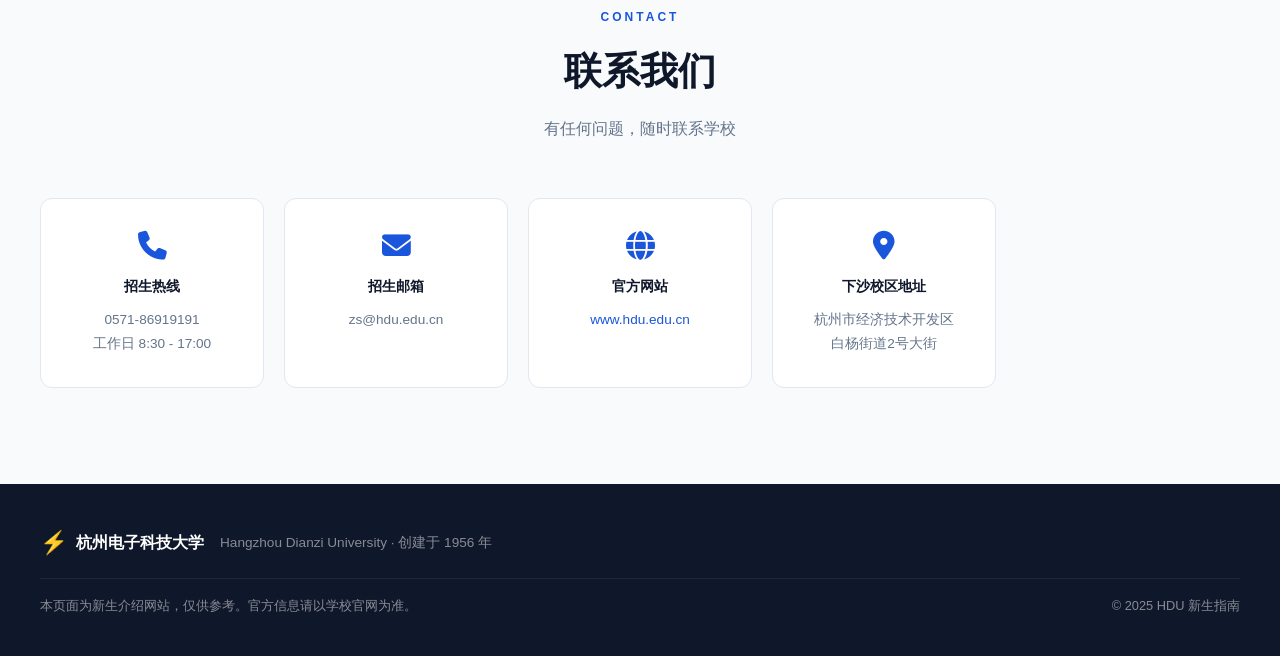
==== commit fb1ce111: "Update index.html" ====
--- a/index.html
+++ b/index.html
@@ -269,7 +269,7 @@
           <li>自备自行车或电动车需登记</li>
           <li>浙江夏季炎热潮湿，换洗衣物多带几套</li>
           <li>教材可等开学后按需购买，不必提前全买</li>
-          <li>学校 App（如"杭电"）是查课表、成绩、校园通知的必备工具</li>
+          <li>杭电助手是查课表、成绩、校园通知的必备工具</li>
           <li>大一绩点很重要，影响后续奖学金、转专业、保研资格</li>
           <li>多去图书馆，不只是为了自习，馆藏资源非常丰富</li>
         </ul>
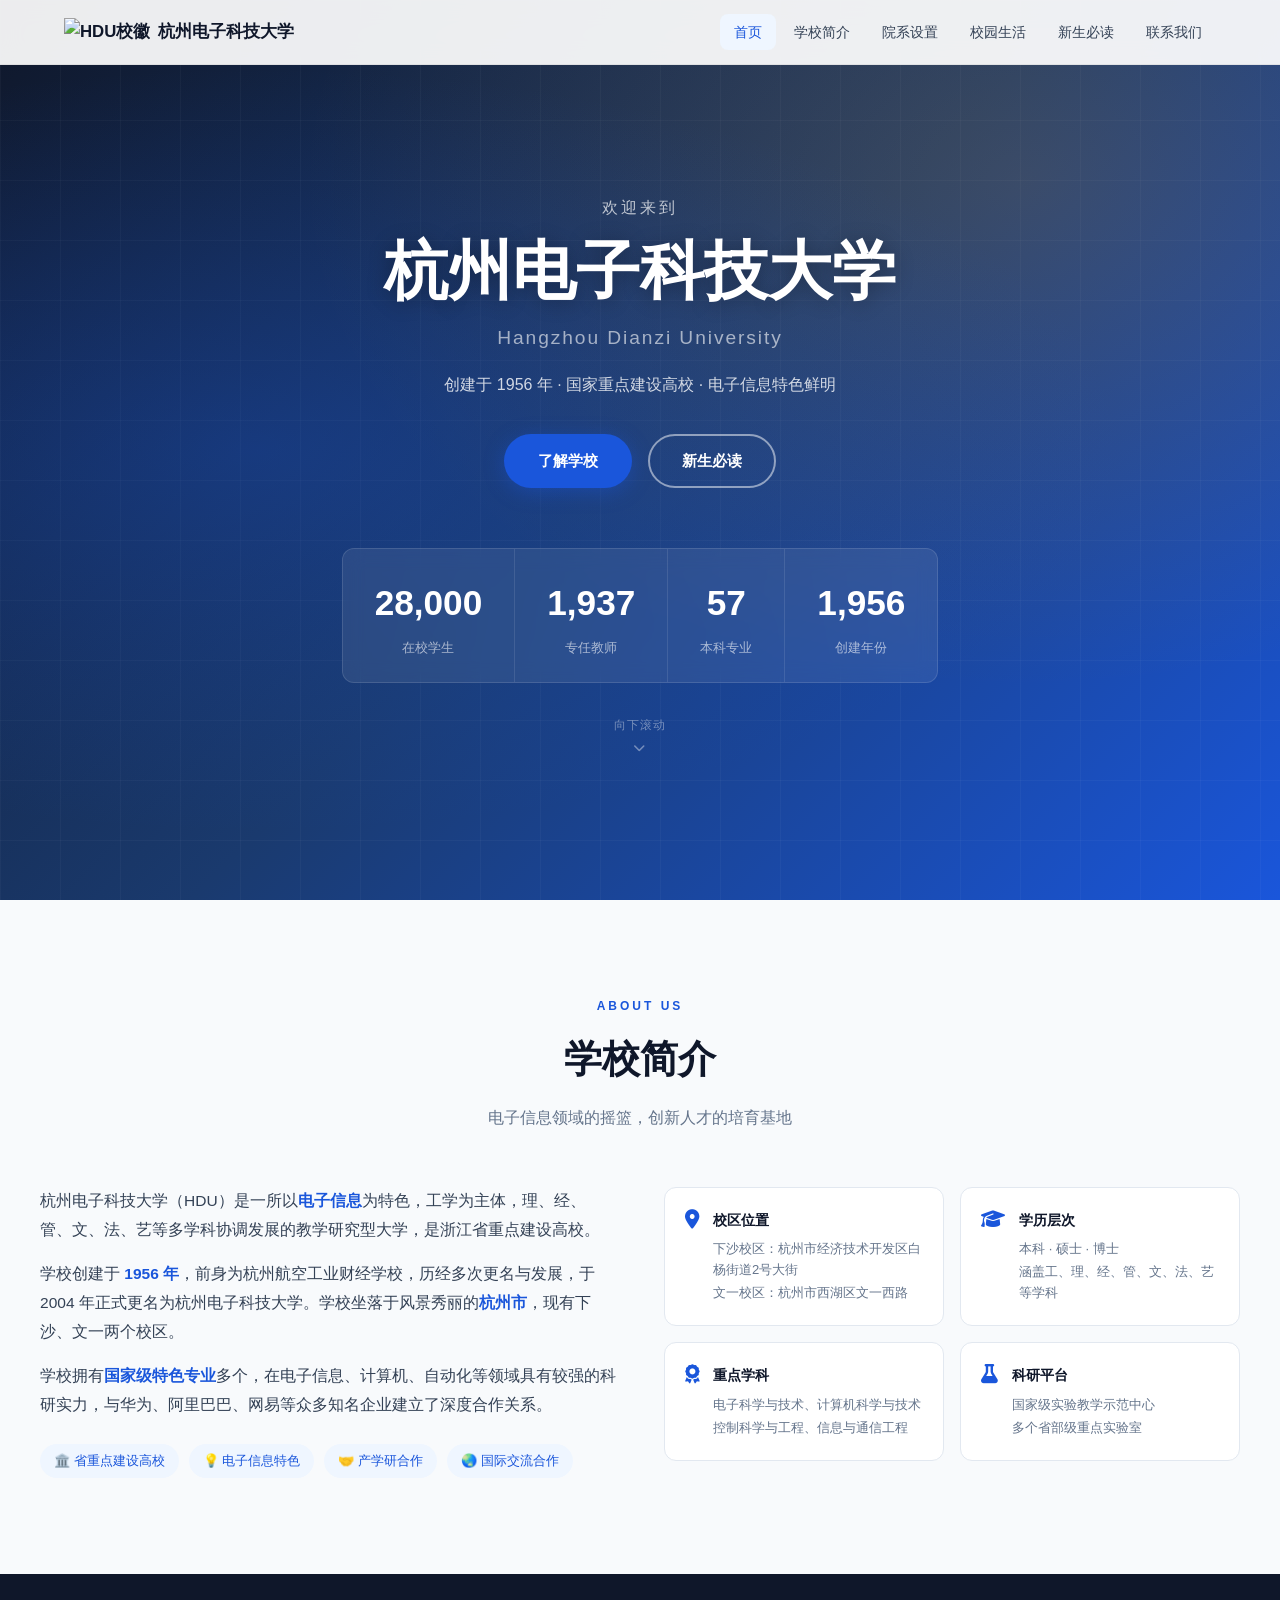
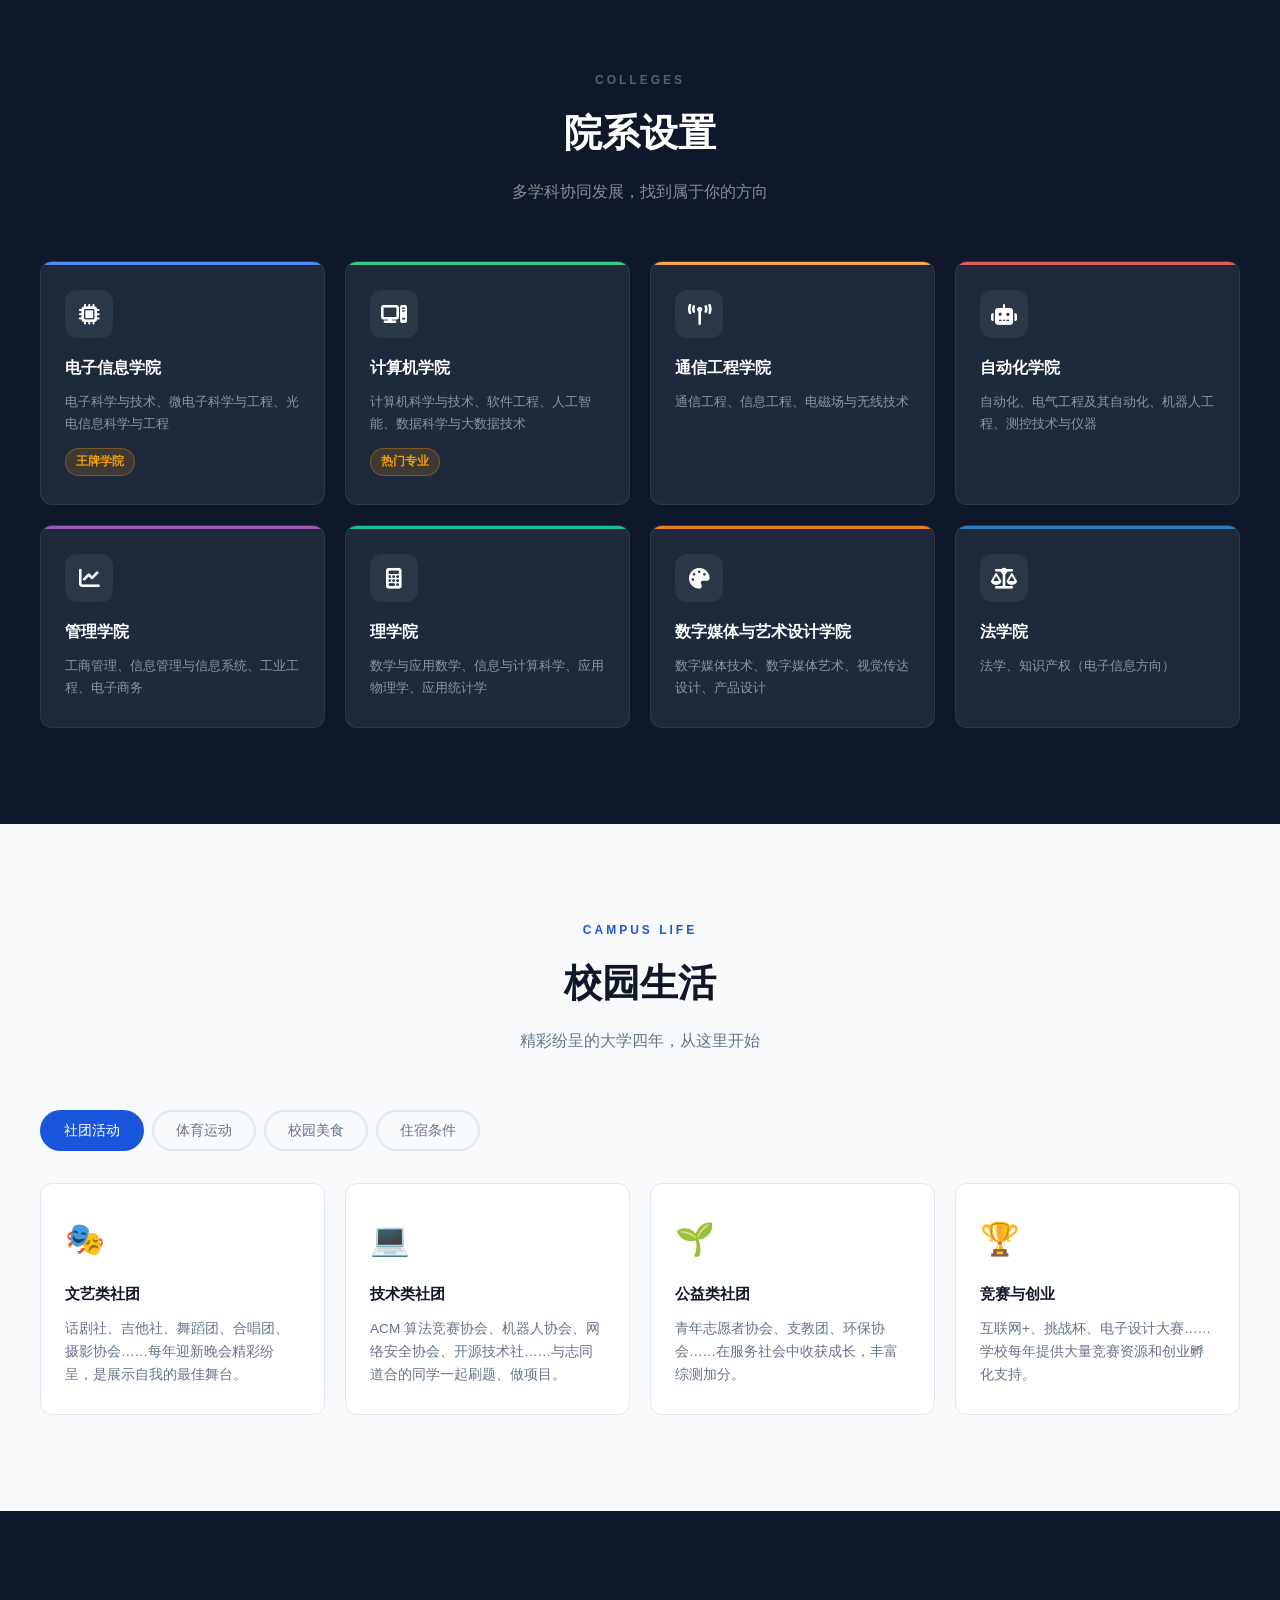
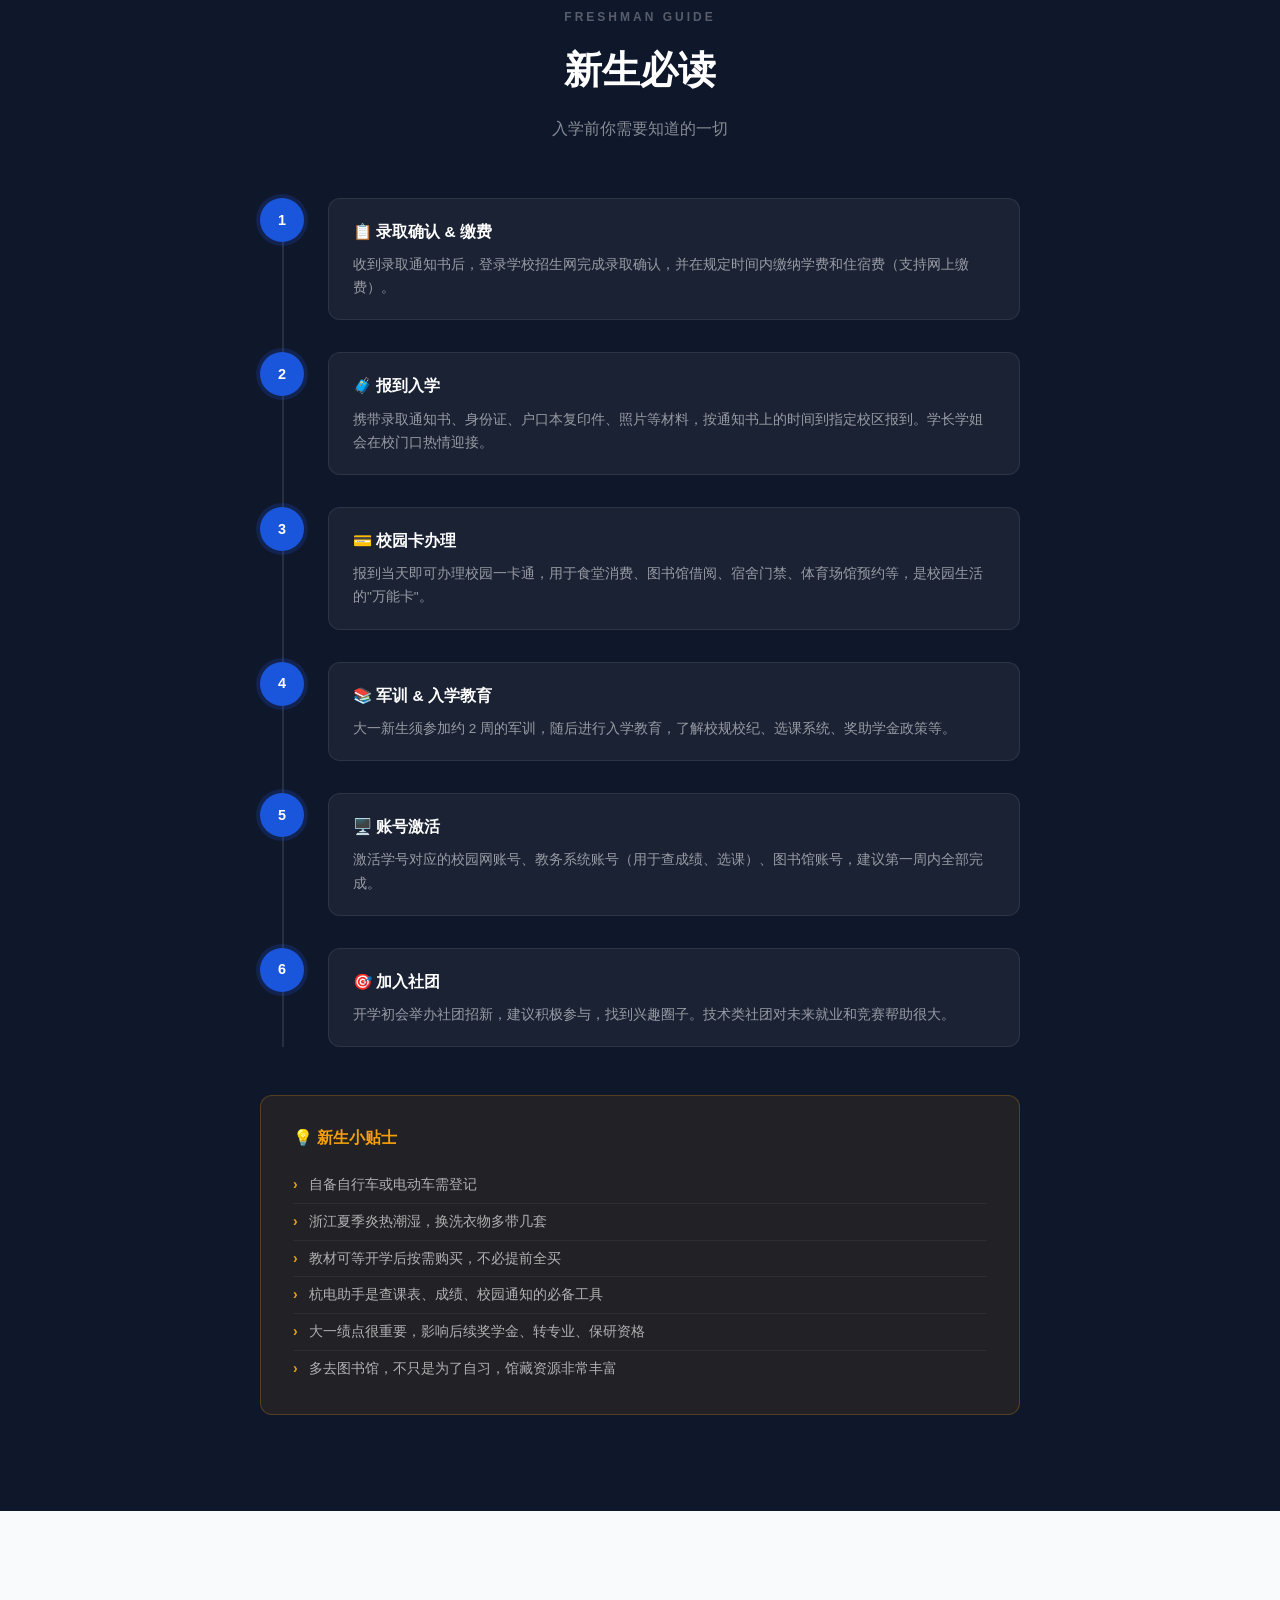
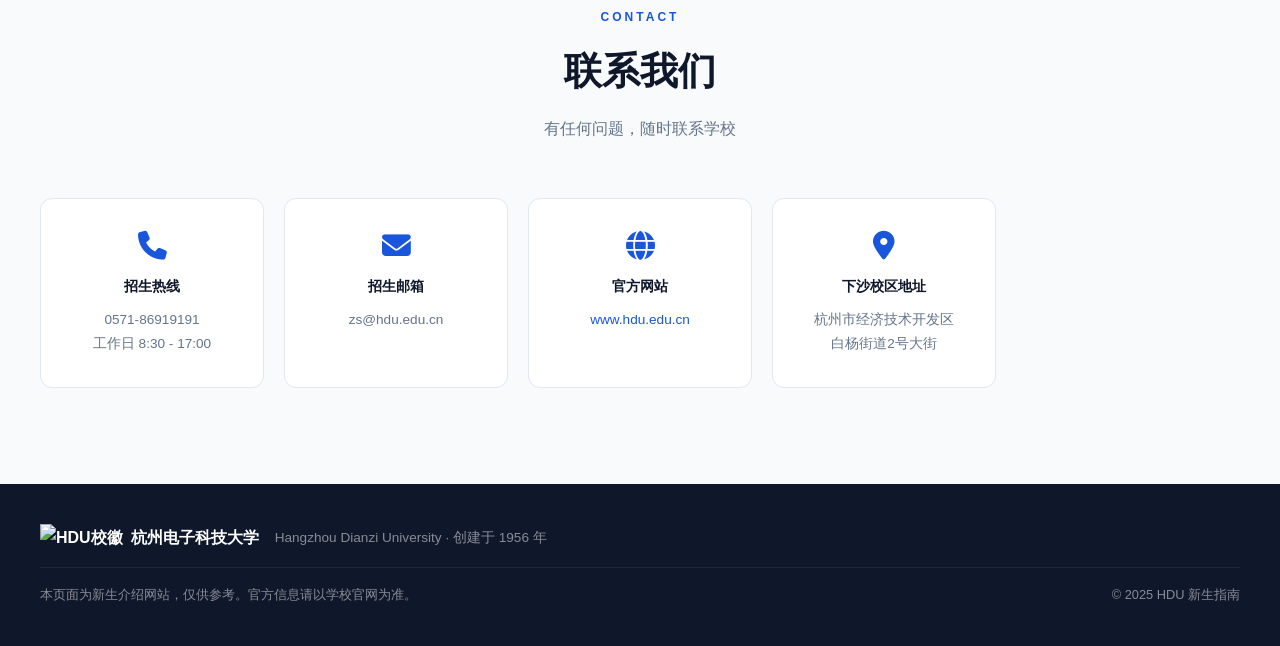
==== commit a3af0c4d: "Update index.html" ====
--- a/index.html
+++ b/index.html
@@ -13,7 +13,7 @@
   <header class="navbar" id="navbar">
     <div class="nav-container">
       <div class="nav-logo">
-        <span class="logo-icon">⚡</span>
+        <img src="images/hdu-logo.png" alt="HDU校徽" class="logo-img" />
         <span class="logo-text">杭州电子科技大学</span>
       </div>
       <nav class="nav-links" id="navLinks">
@@ -298,7 +298,7 @@
   <footer class="footer">
     <div class="container">
       <div class="footer-top">
-        <div class="footer-brand"><span class="logo-icon">⚡</span><span>杭州电子科技大学</span></div>
+        <div class="footer-brand"><img src="images/hdu-logo.png" alt="HDU校徽" class="logo-img" /><span>杭州电子科技大学</span></div>
         <p>Hangzhou Dianzi University · 创建于 1956 年</p>
       </div>
       <div class="footer-bottom">
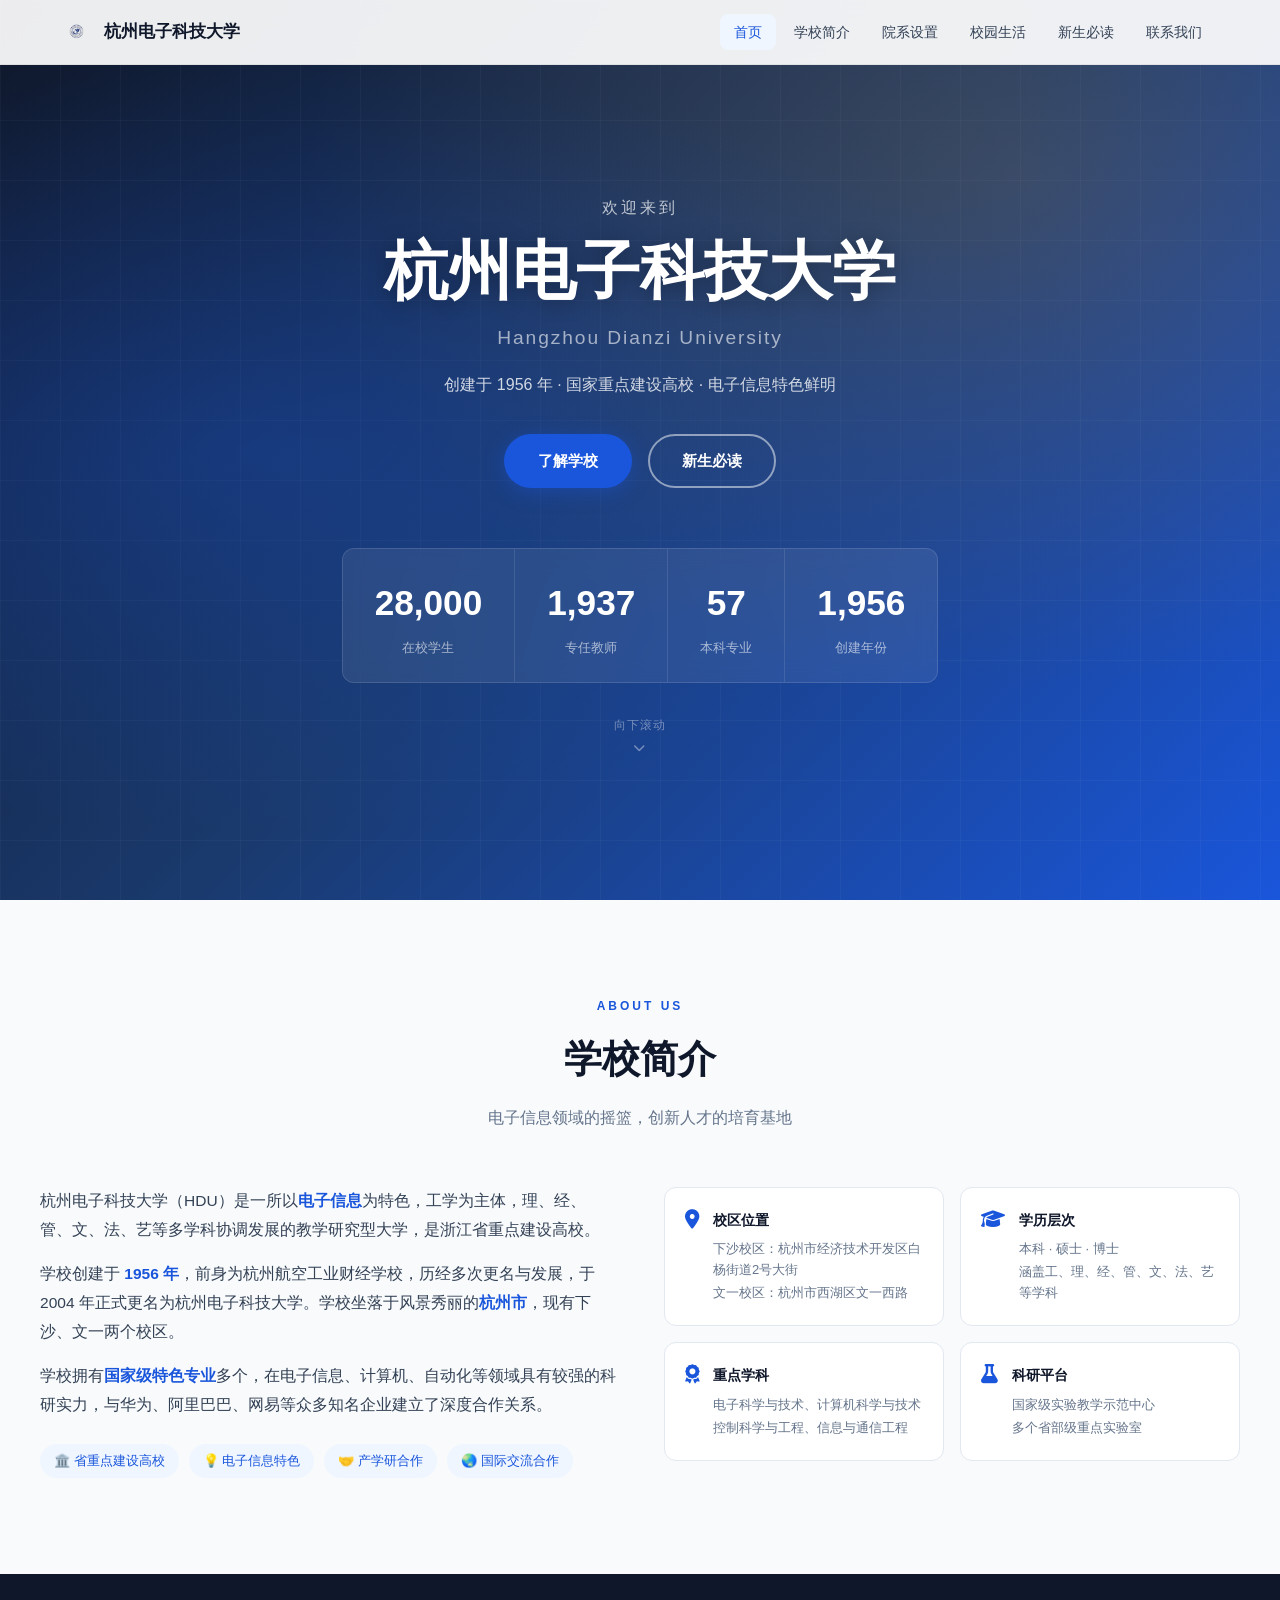
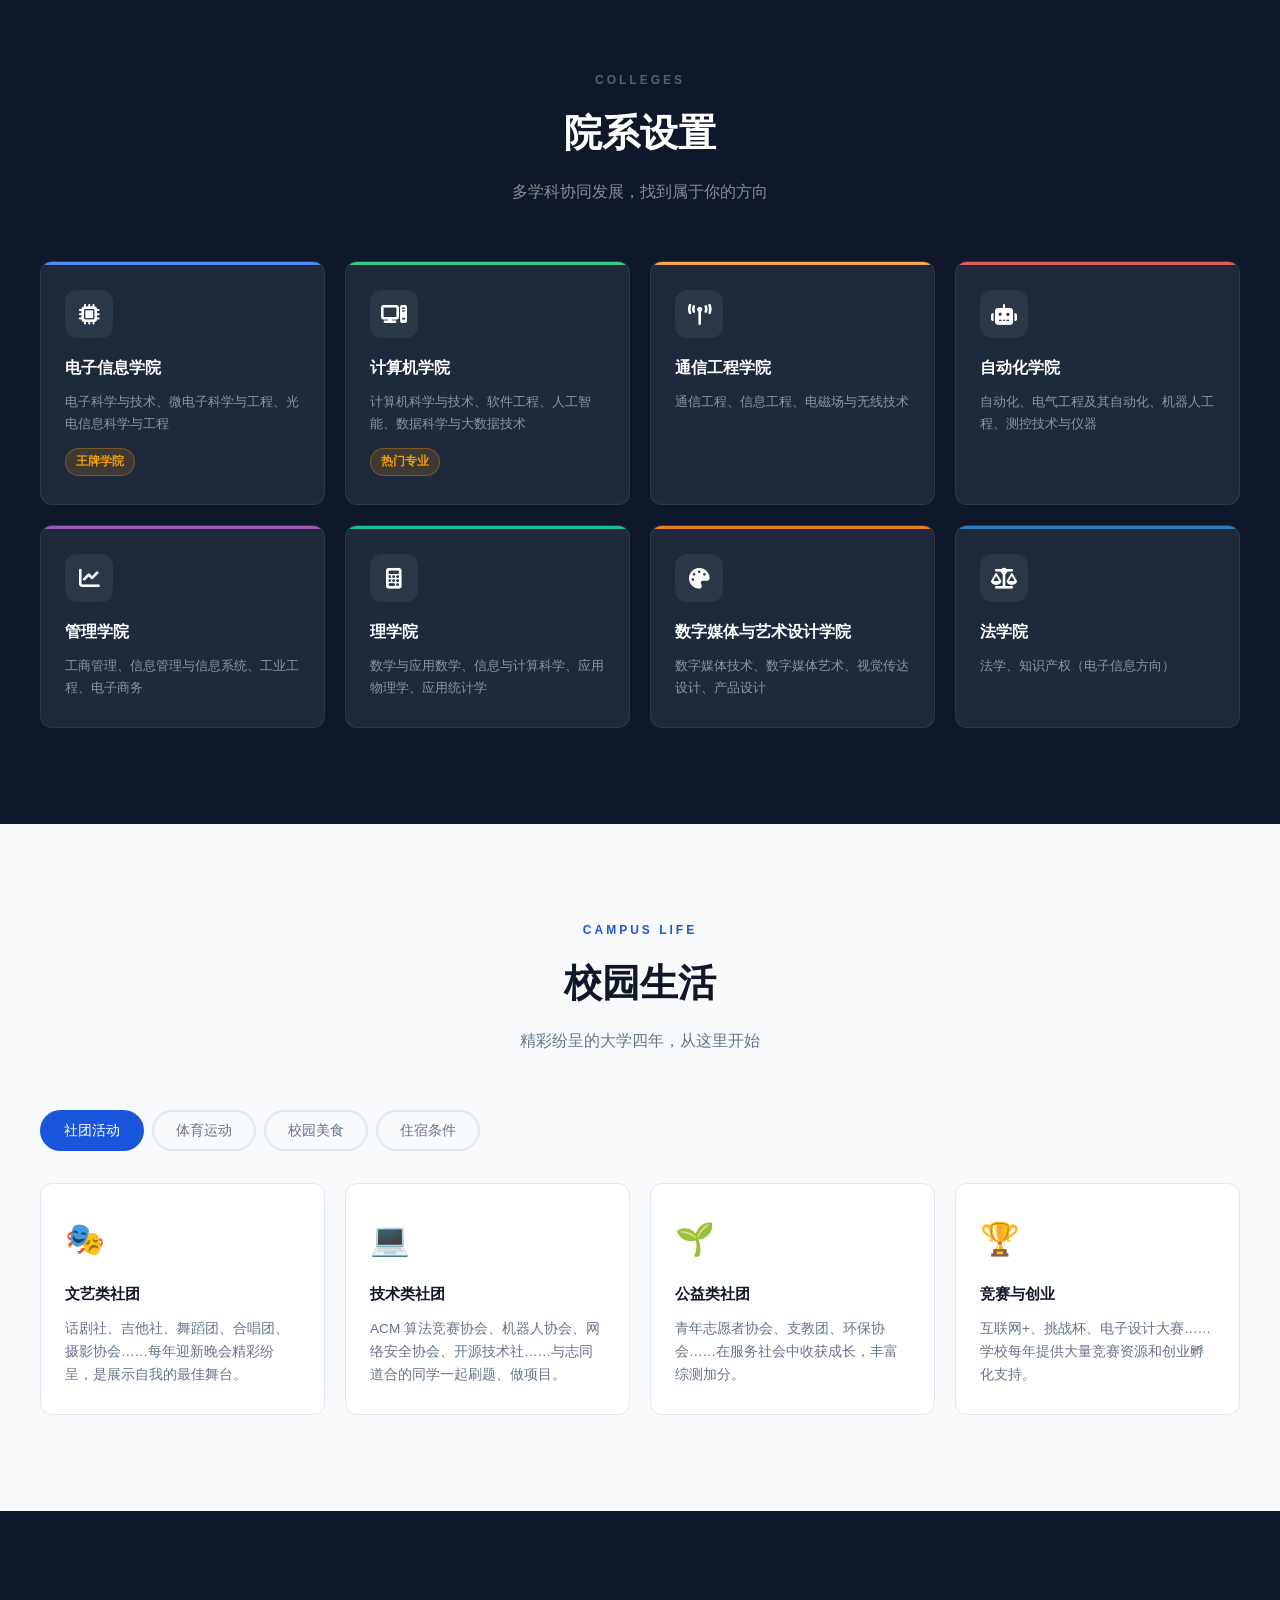
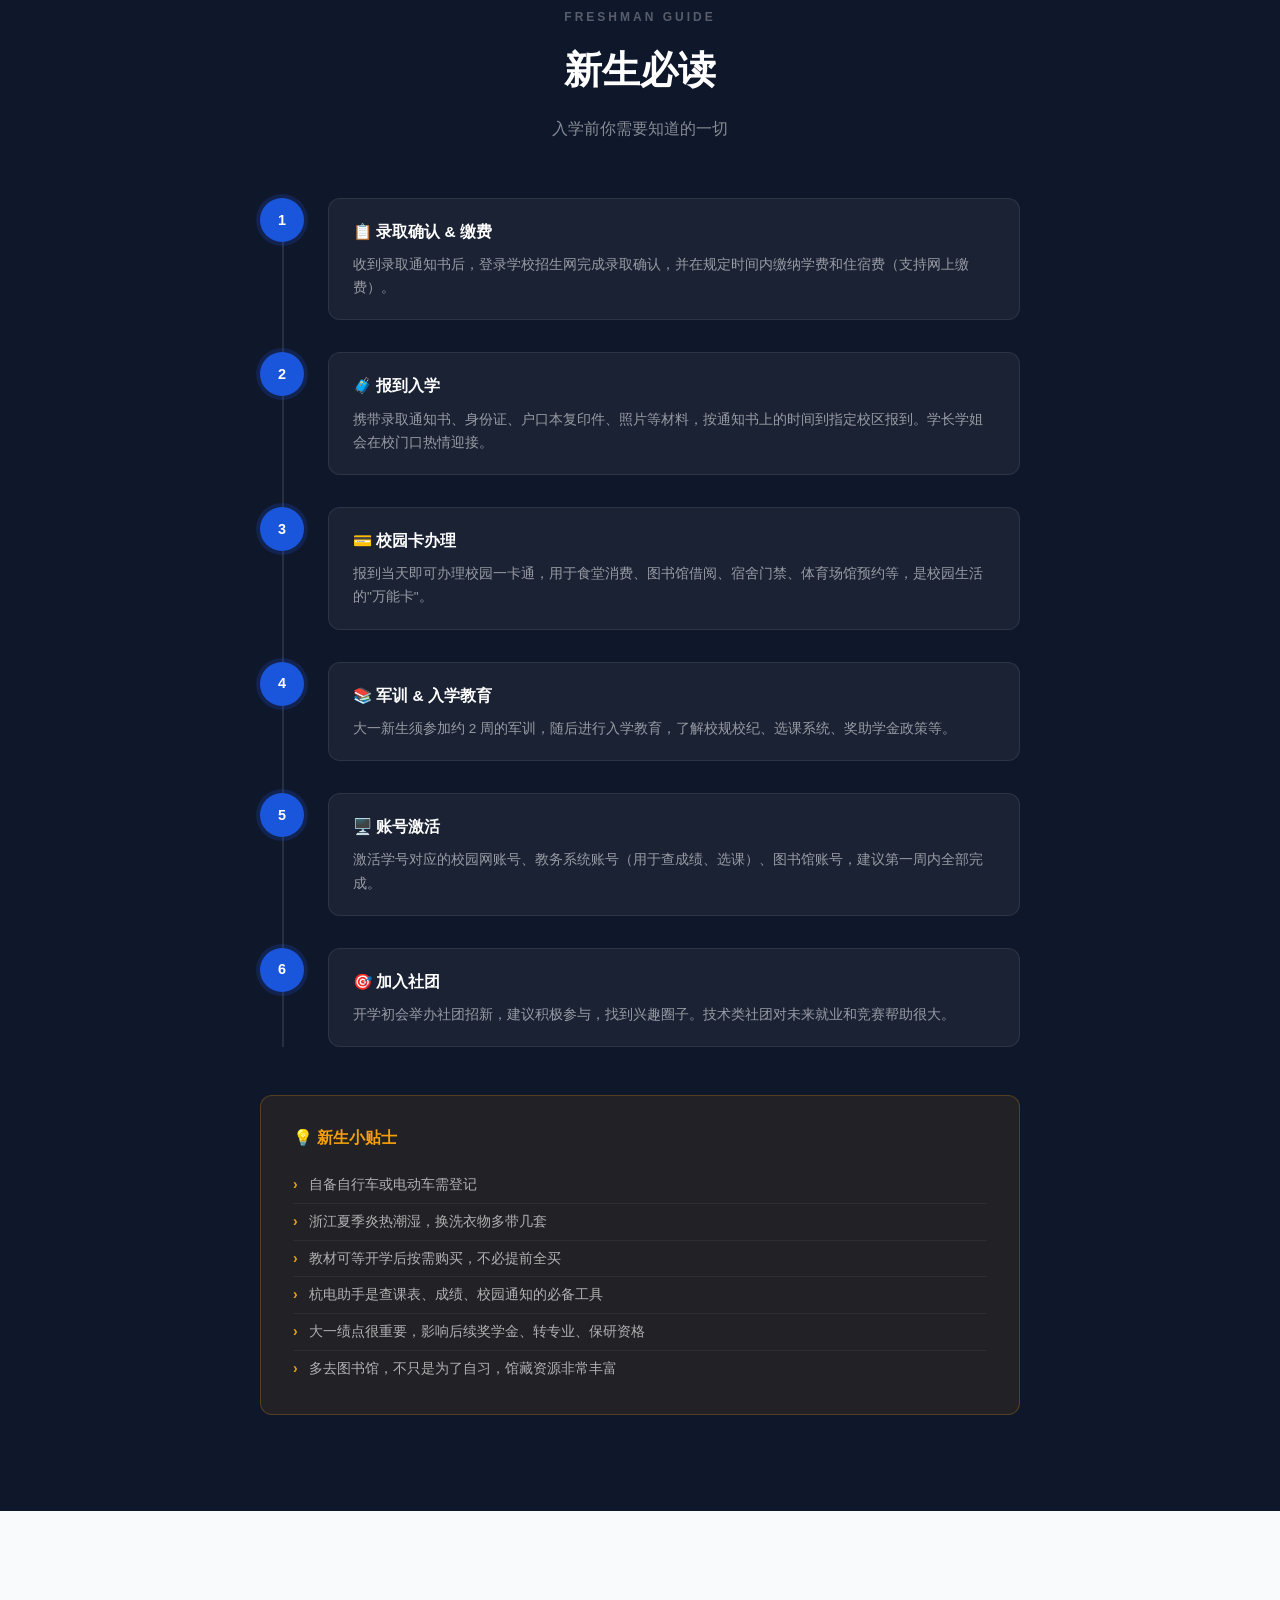
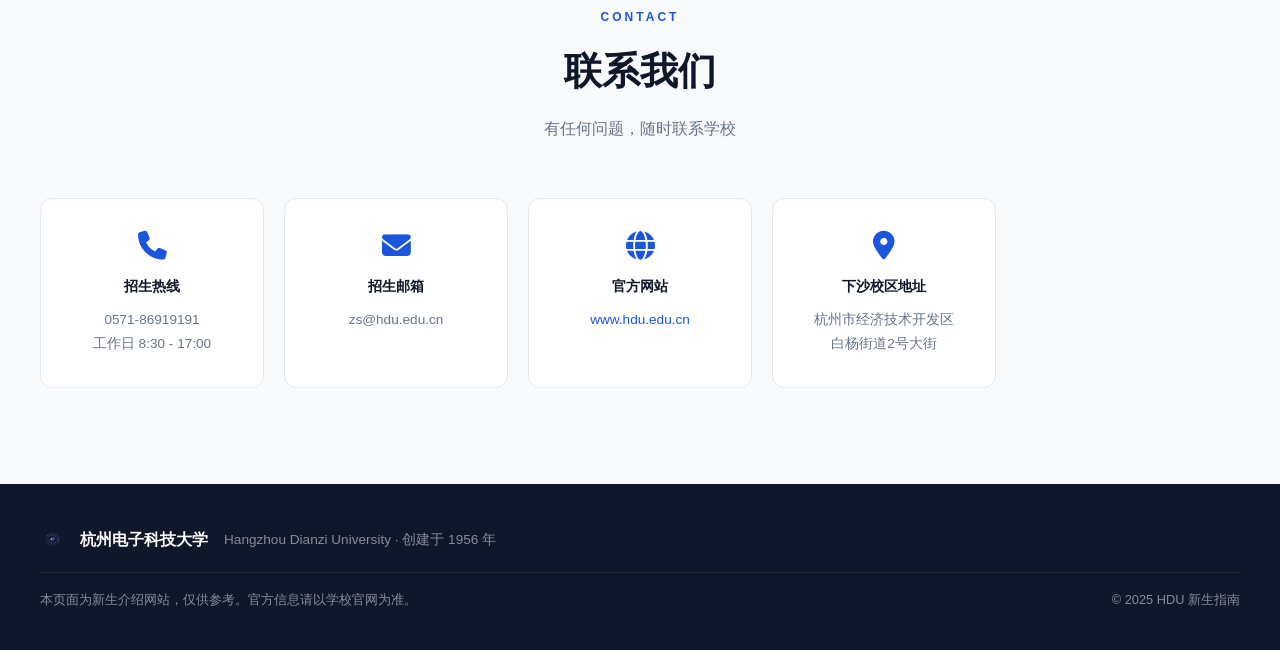
==== commit ce0f7e91: "Update index.html" ====
--- a/index.html
+++ b/index.html
@@ -13,7 +13,7 @@
   <header class="navbar" id="navbar">
     <div class="nav-container">
       <div class="nav-logo">
-        <img src="images/hdu-logo.png" alt="HDU校徽" class="logo-img" />
+        <img src="image/hdu-logo.png" alt="HDU校徽" class="logo-img" />
         <span class="logo-text">杭州电子科技大学</span>
       </div>
       <nav class="nav-links" id="navLinks">
@@ -298,7 +298,7 @@
   <footer class="footer">
     <div class="container">
       <div class="footer-top">
-        <div class="footer-brand"><img src="images/hdu-logo.png" alt="HDU校徽" class="logo-img" /><span>杭州电子科技大学</span></div>
+        <div class="footer-brand"><img src="image/hdu-logo.png" alt="HDU校徽" class="logo-img" /><span>杭州电子科技大学</span></div>
         <p>Hangzhou Dianzi University · 创建于 1956 年</p>
       </div>
       <div class="footer-bottom">
--- a/css/style.css
+++ b/css/style.css
@@ -50,6 +50,14 @@
   font-weight: 700; font-size: 1.05rem; color: var(--dark);
 }
 .logo-icon { font-size: 1.4rem; }
+/* ===== Logo 图片 ===== */
+.logo-img {
+  width: 32px;
+  height: 32px;
+  object-fit: contain;
+  display: block;
+  flex-shrink: 0;
+}
 
 .nav-links { display: flex; gap: 4px; }
 .nav-links a {
@@ -519,4 +527,4 @@
   .guide-timeline::before { display: none; }
   .tips-box { padding: 20px; }
   .footer-bottom { flex-direction: column; }
-}+}
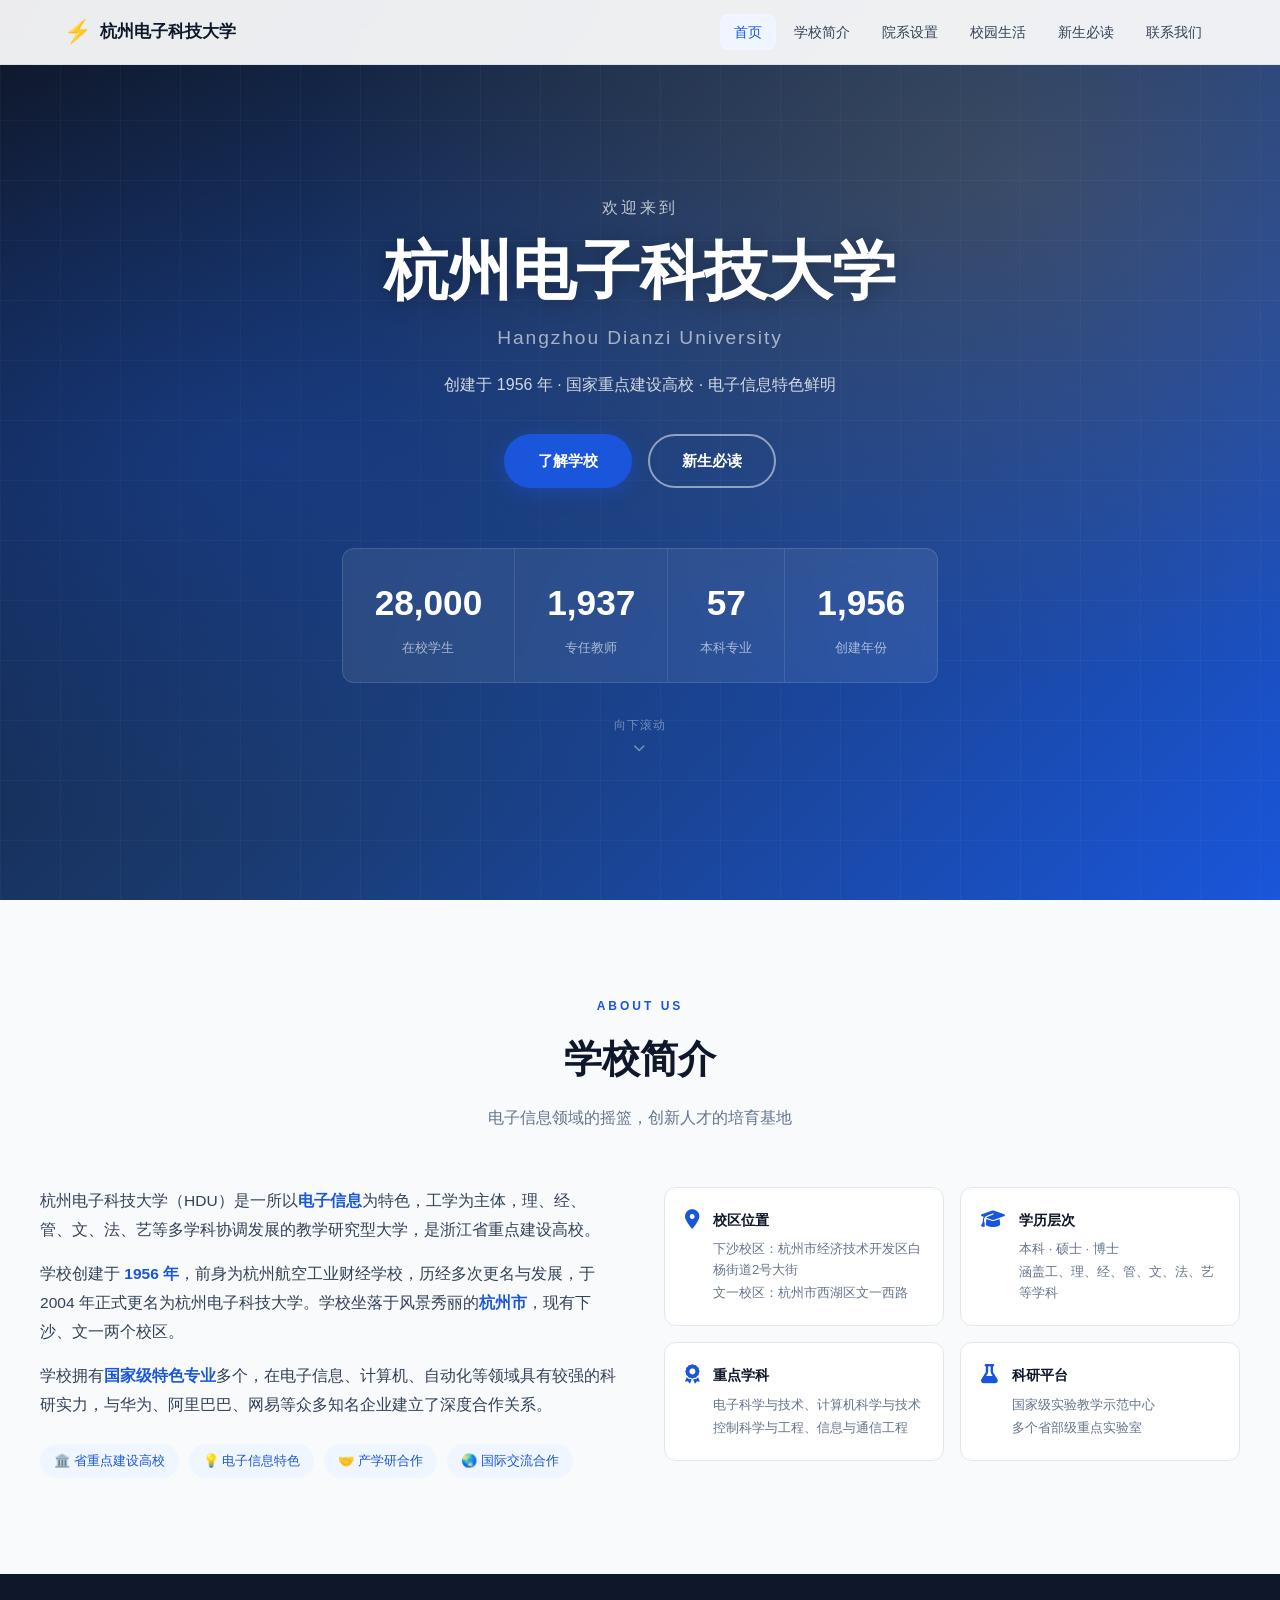
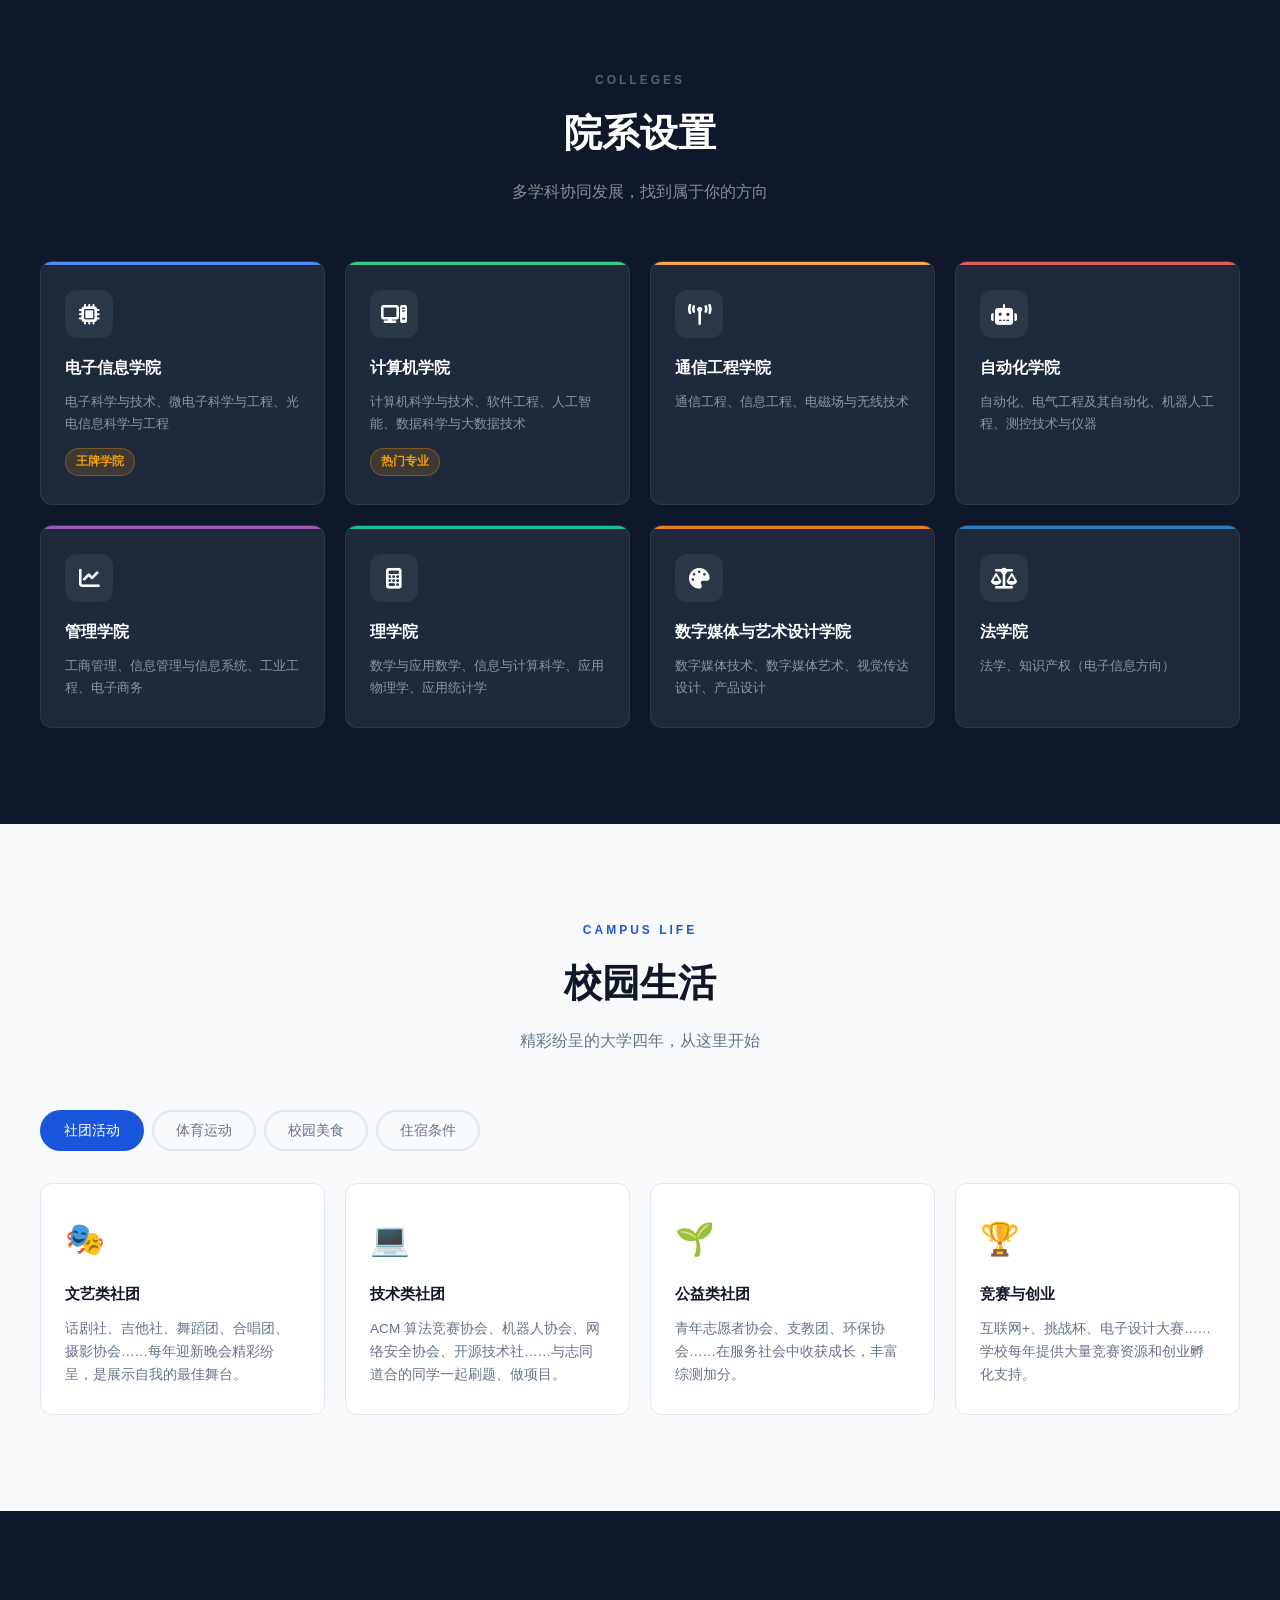
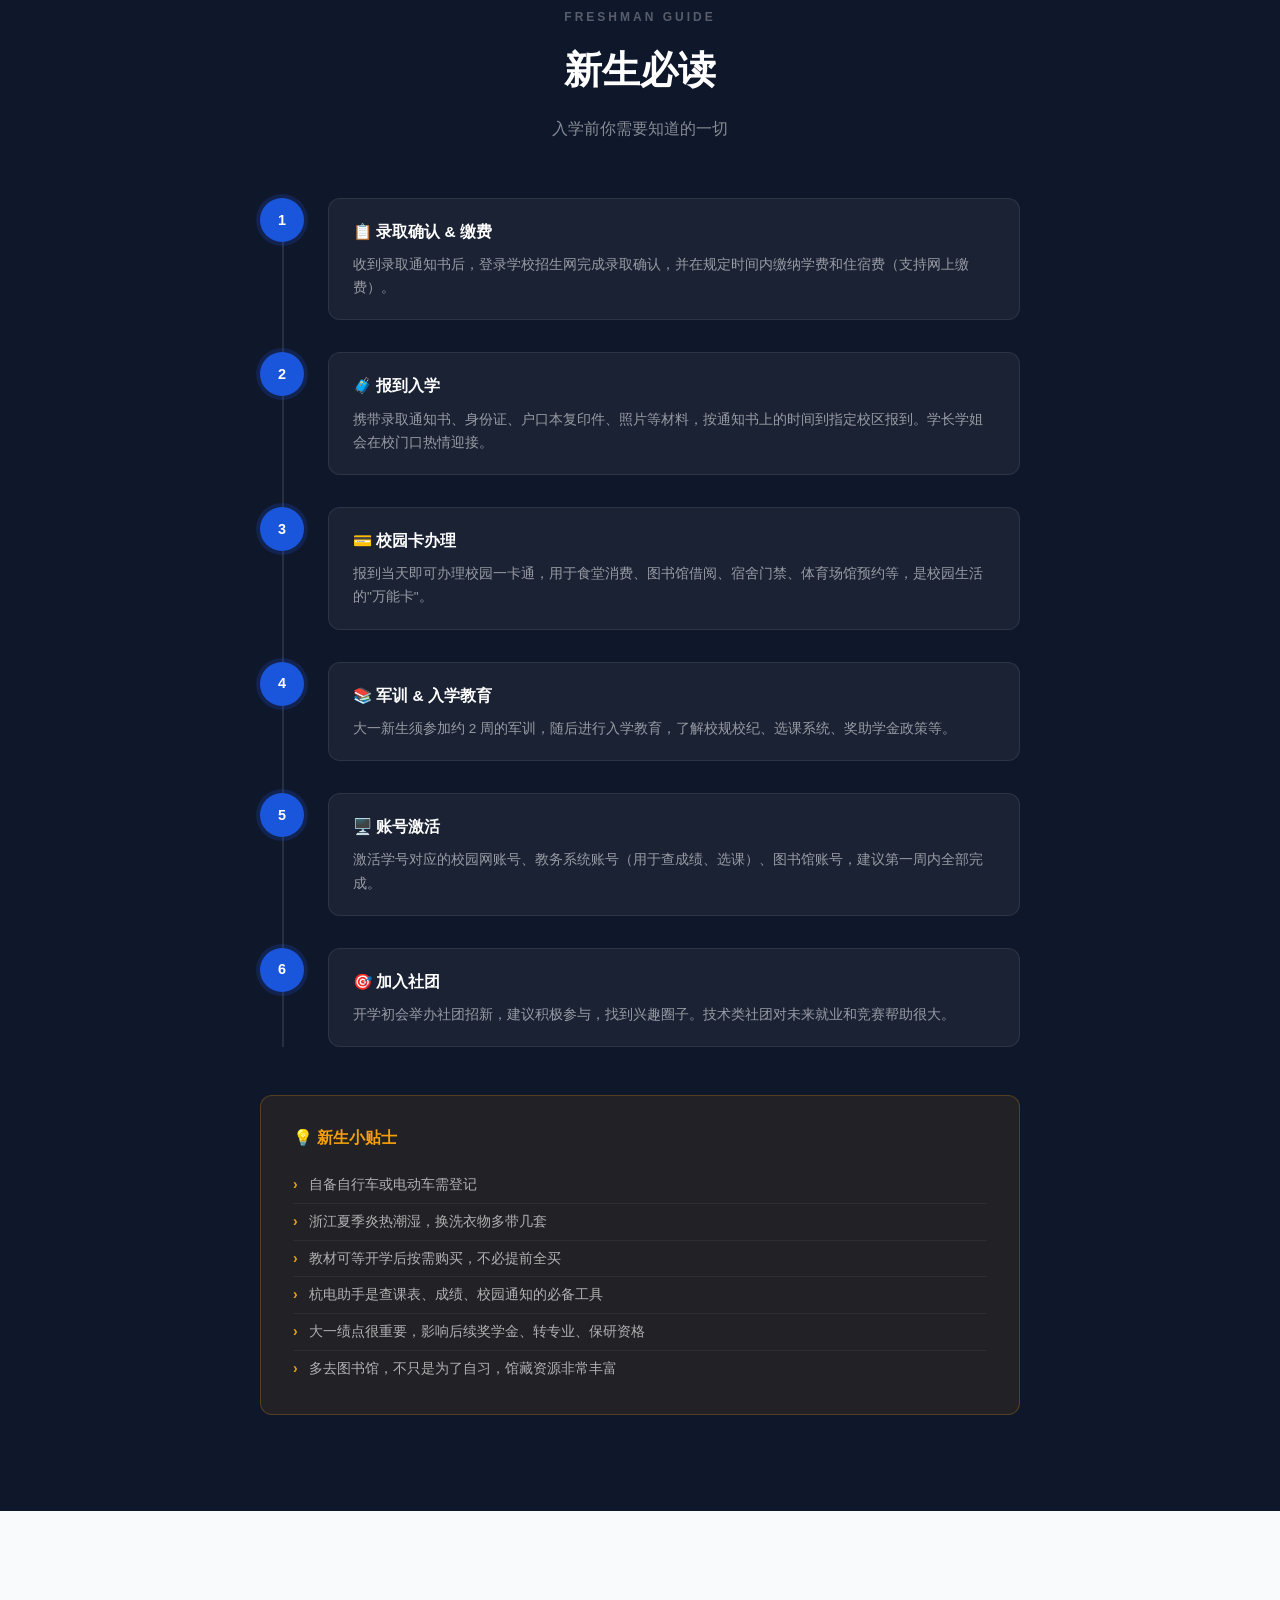
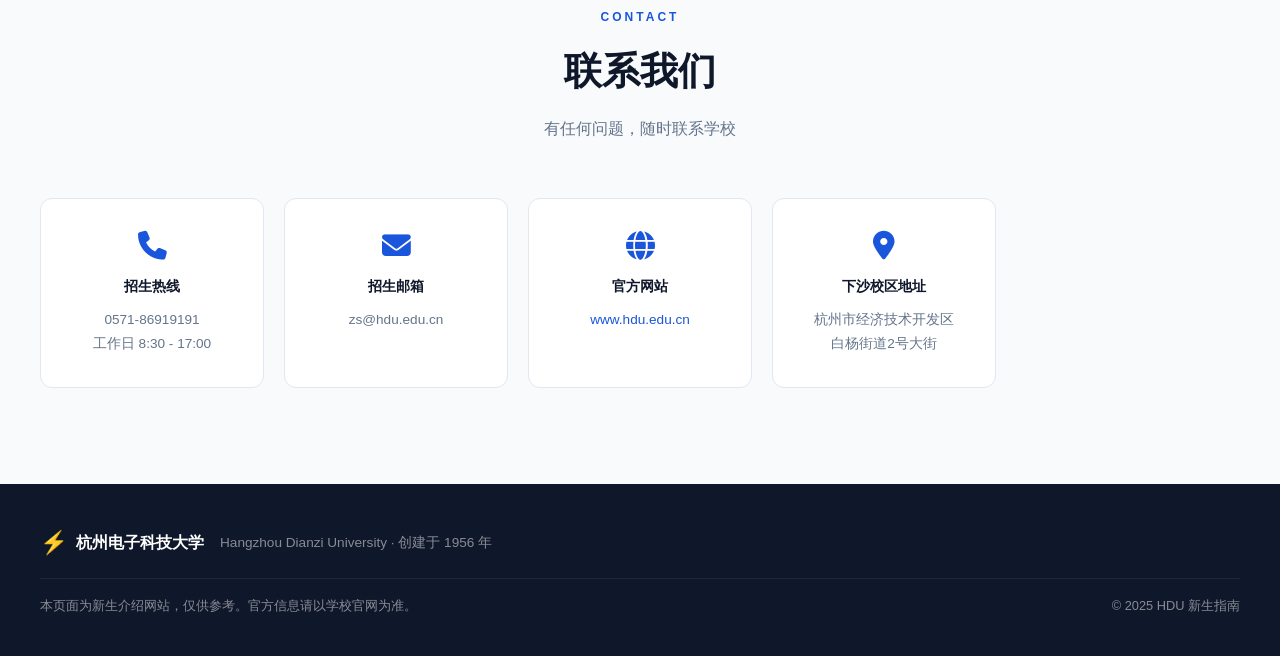
==== commit 7fdf84e1: "Update index.html" ====
--- a/index.html
+++ b/index.html
@@ -13,7 +13,7 @@
   <header class="navbar" id="navbar">
     <div class="nav-container">
       <div class="nav-logo">
-        <img src="image/hdu-logo.png" alt="HDU校徽" class="logo-img" />
+        <span class="logo-icon">⚡</span>
         <span class="logo-text">杭州电子科技大学</span>
       </div>
       <nav class="nav-links" id="navLinks">
@@ -298,7 +298,7 @@
   <footer class="footer">
     <div class="container">
       <div class="footer-top">
-        <div class="footer-brand"><img src="image/hdu-logo.png" alt="HDU校徽" class="logo-img" /><span>杭州电子科技大学</span></div>
+        <div class="footer-brand"><span class="logo-icon">⚡</span><span>杭州电子科技大学</span></div>
         <p>Hangzhou Dianzi University · 创建于 1956 年</p>
       </div>
       <div class="footer-bottom">
